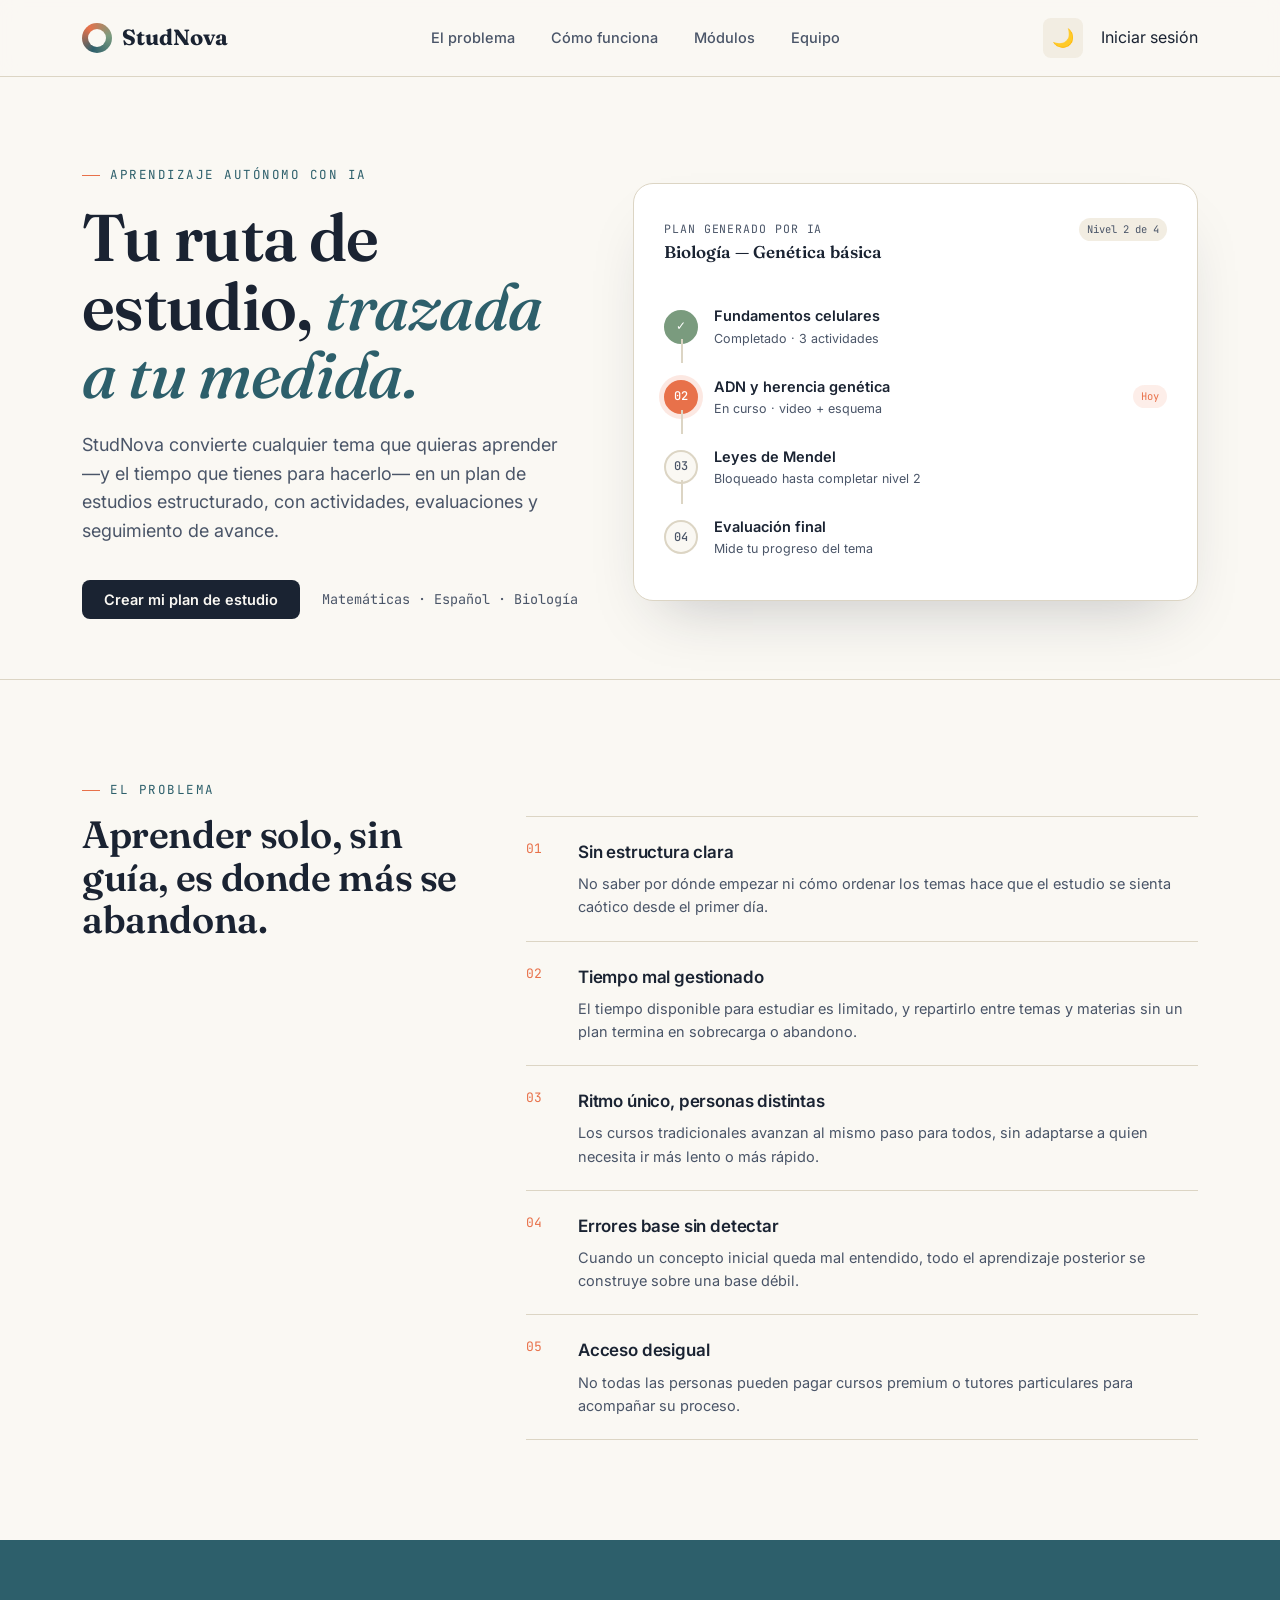
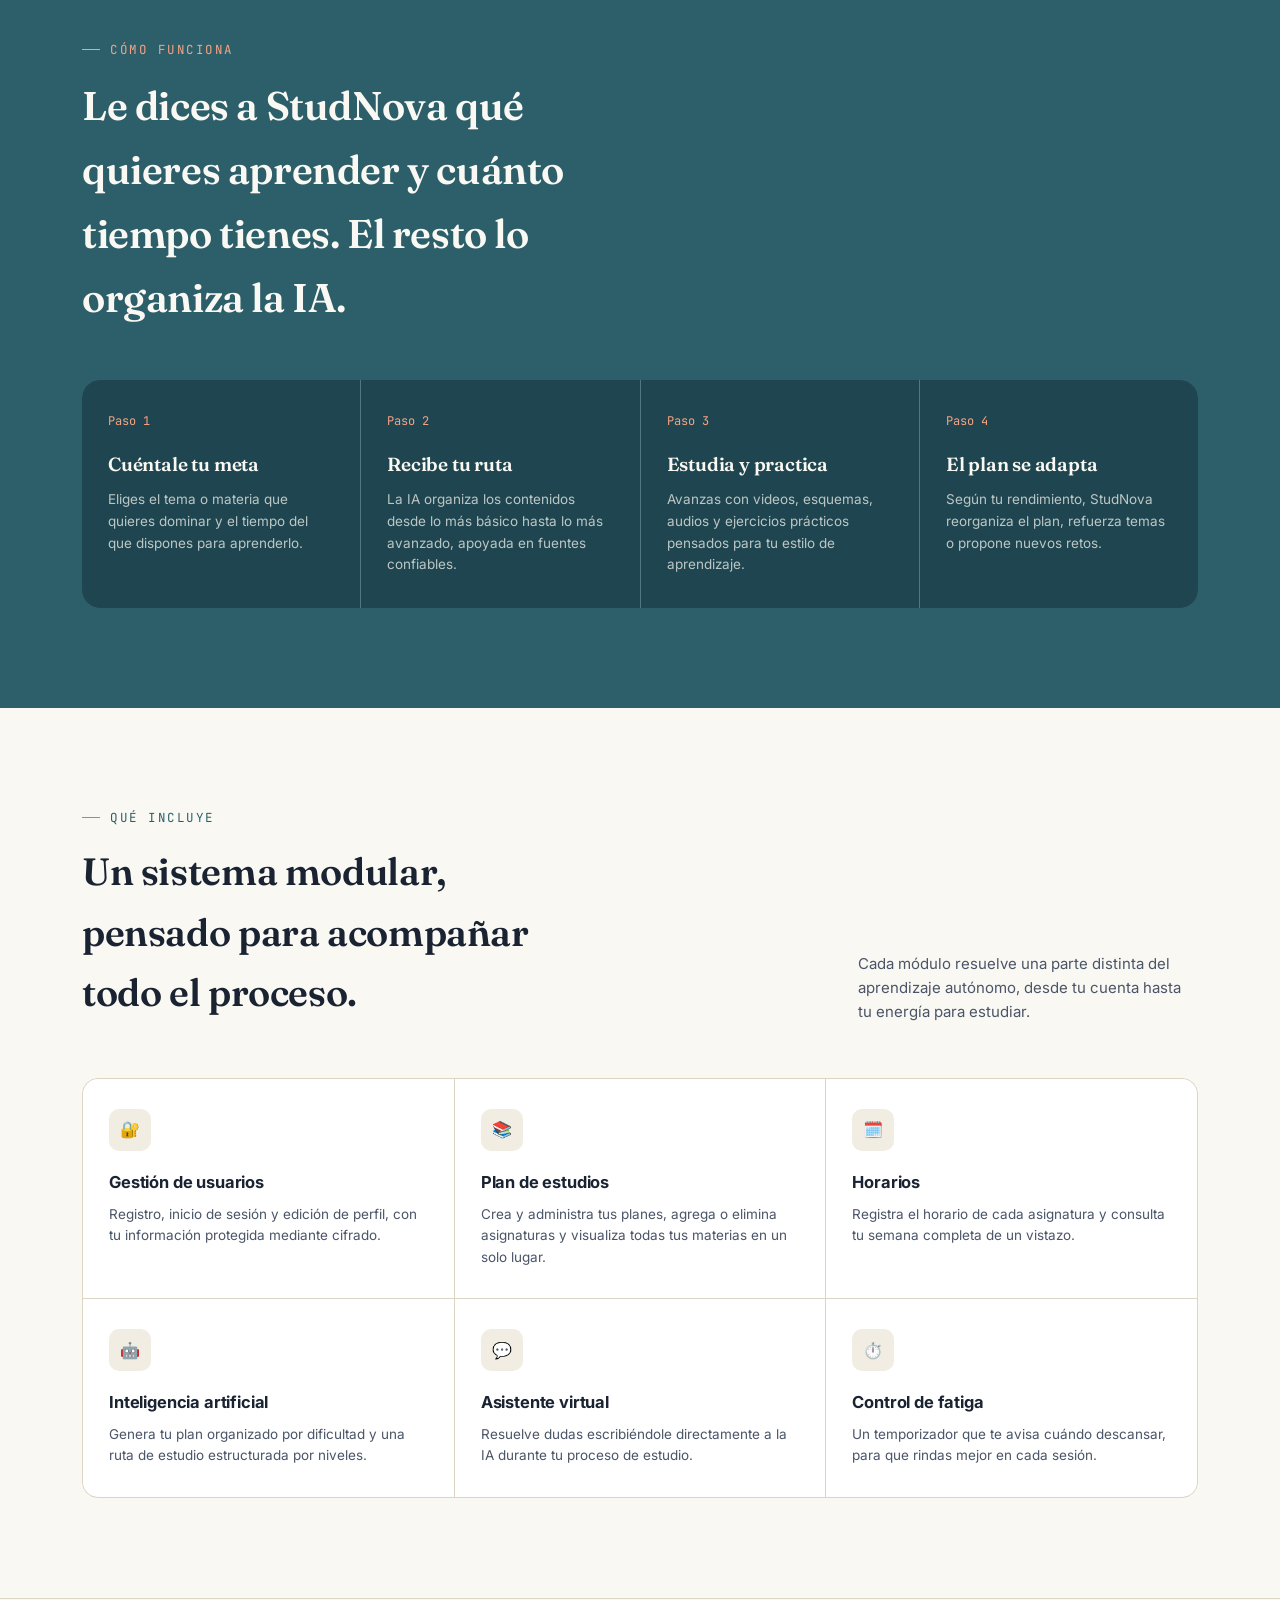
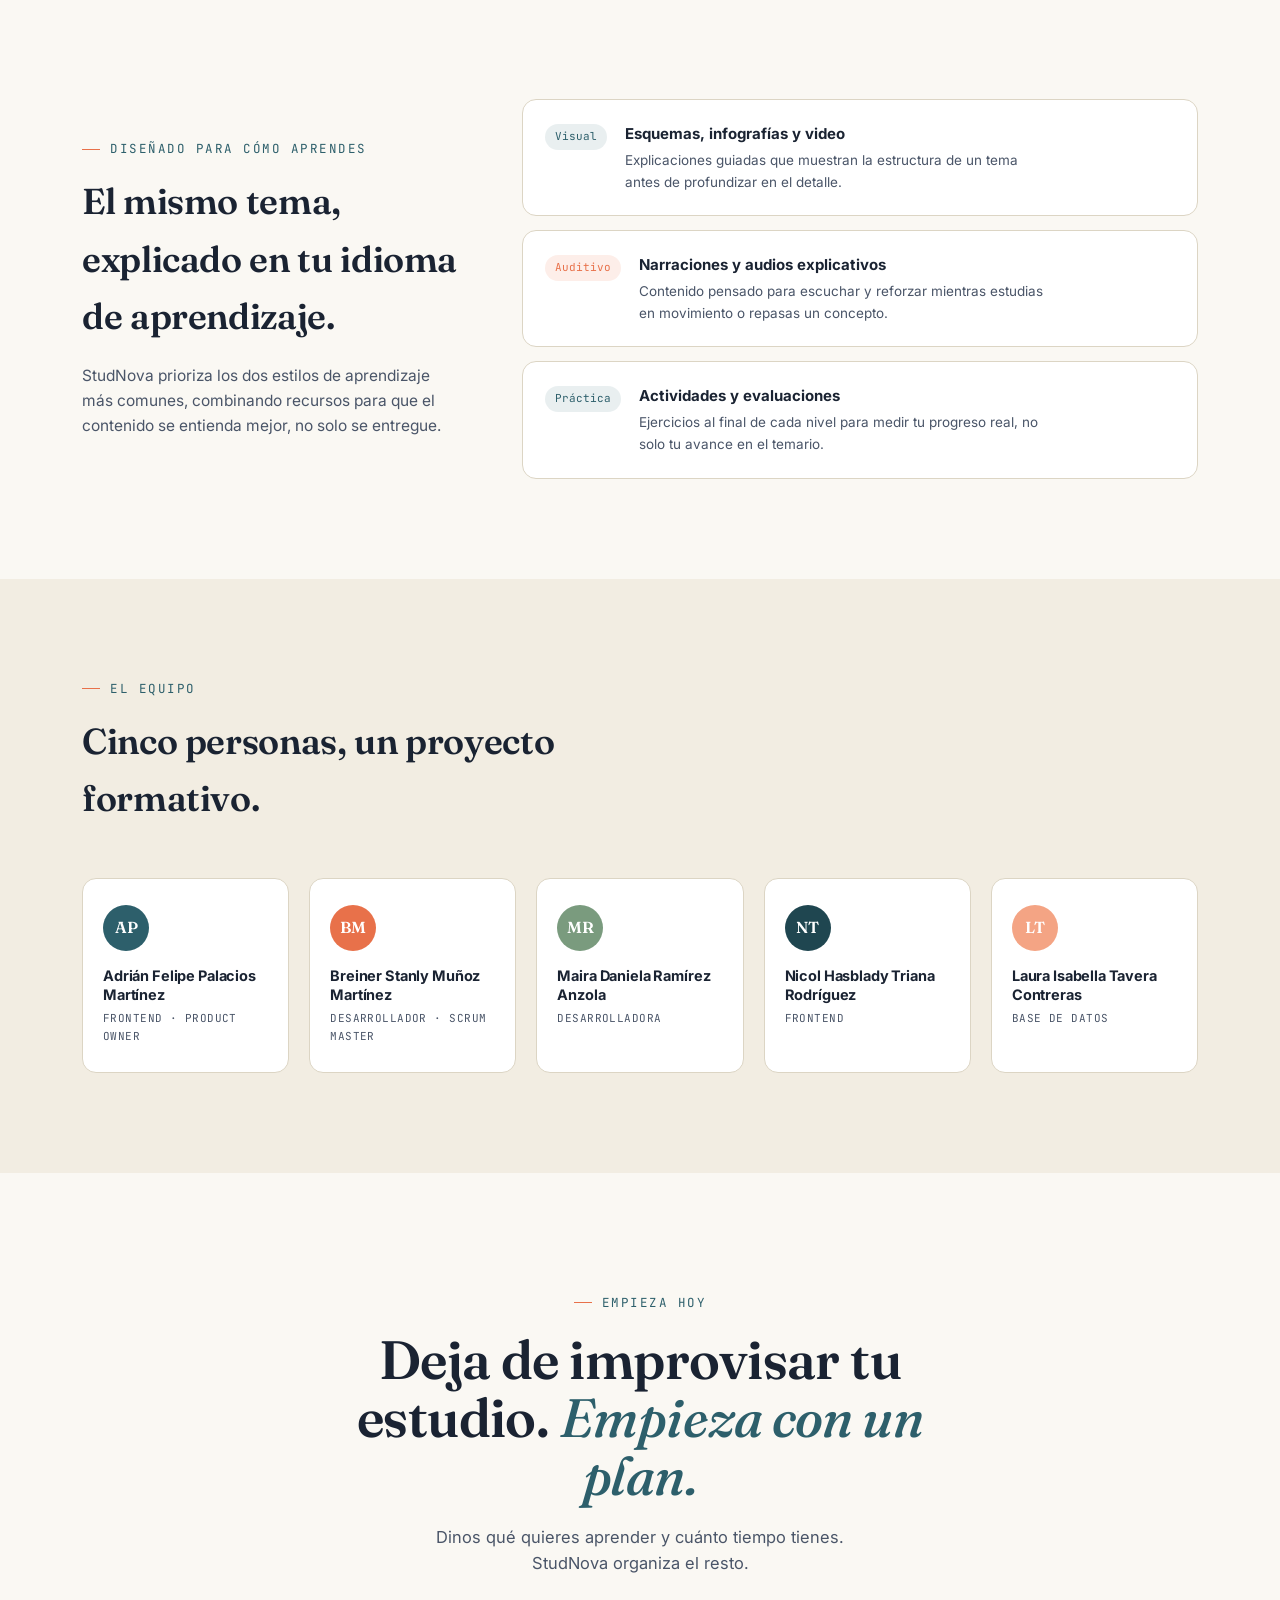
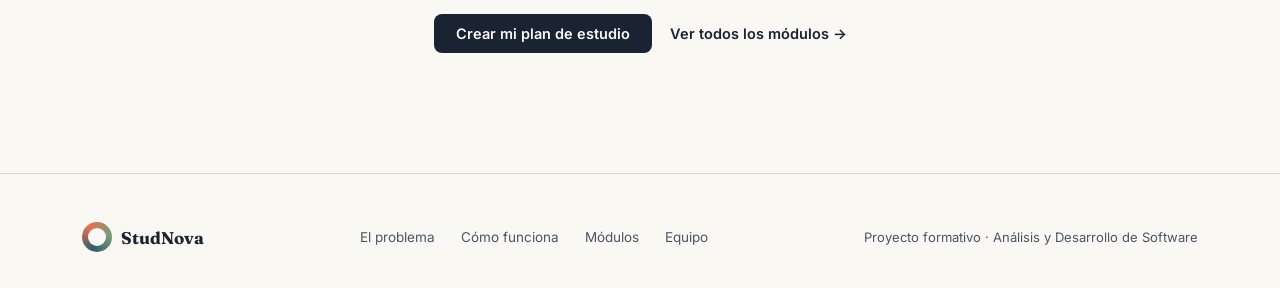
==== principal/index.html @ 4760dd8b "union codigos" ====
<!DOCTYPE html>
<html lang="es">
<head>
<meta charset="UTF-8">
<meta name="viewport" content="width=device-width, initial-scale=1.0">
<title>StudNova — Tu ruta de aprendizaje, a tu medida</title>
<link rel="preconnect" href="https://fonts.googleapis.com">
<link rel="preconnect" href="https://fonts.gstatic.com" crossorigin>
<link href="https://fonts.googleapis.com/css2?family=Fraunces:ital,opsz,wght@0,9..144,400;0,9..144,500;0,9..144,600;0,9..144,700;1,9..144,500&family=Inter:wght@400;500;600;700&family=JetBrains+Mono:wght@400;500&display=swap" rel="stylesheet">
<link rel="stylesheet" href="style.css">
</head>
<body>

<header>
  <nav class="wrap">
    <div class="logo">
      <span class="logo-mark"></span>
      StudNova
    </div>
    <button type="button" class="hamburger" id="hamburgerBtn" aria-label="Abrir menú" aria-expanded="false" aria-controls="navCollapsible">
      <span></span><span></span><span></span>
    </button>
    <div class="nav-collapsible" id="navCollapsible">
      <div class="nav-links">
        <a href="#problema">El problema</a>
        <a href="#como-funciona">Cómo funciona</a>
        <a href="#modulos">Módulos</a>
        <a href="#equipo">Equipo</a>
      </div>
      <div class="nav-cta" id="navCtaLoggedOut">
        <button type="button" class="theme-toggle" id="themeToggle" title="Cambiar modo">🌙</button>
        <a href="../login.html"> Iniciar sesión </a>
      </div>
      <div class="nav-cta" id="navCtaLoggedIn" hidden>
        <button type="button" class="theme-toggle" title="Cambiar modo">🌙</button>
        <span class="user-chip">
          <span class="user-chip-avatar" id="userChipAvatar">?</span>
          <span class="user-chip-name" id="userChipName">Usuario</span>
        </span>
        <button type="button" class="btn btn-primary" id="logoutBtn">Cerrar sesión</button>
      </div>
    </div>
  </nav>
</header>

<section class="hero">
  <div class="wrap hero-grid">
    <div>
      <span class="eyebrow">Aprendizaje autónomo con IA</span>
      <h1>Tu ruta de estudio, <em>trazada a tu medida.</em></h1>
      <p class="hero-sub">StudNova convierte cualquier tema que quieras aprender —y el tiempo que tienes para hacerlo— en un plan de estudios estructurado, con actividades, evaluaciones y seguimiento de avance.</p>
      <div class="hero-actions">
        <button type="button" class="btn btn-primary" data-open-modal="signup">Crear mi plan de estudio</button>
        <span class="hero-note">Matemáticas · Español · Biología</span>
      </div>
    </div>

    <div class="path-card">
      <div class="path-card-head">
        <div>
          <div class="label">Plan generado por IA</div>
          <div class="tema">Biología — Genética básica</div>
        </div>
        <span class="node-tag">Nivel 2 de 4</span>
      </div>
      <div class="node-row">
        <div class="node done">
          <div class="node-dot">✓</div>
          <div class="node-text">
            <div class="node-title">Fundamentos celulares</div>
            <div class="node-sub">Completado · 3 actividades</div>
          </div>
        </div>
        <div class="node active">
          <div class="node-dot">02</div>
          <div class="node-text">
            <div class="node-title">ADN y herencia genética</div>
            <div class="node-sub">En curso · video + esquema</div>
          </div>
          <span class="node-tag">Hoy</span>
        </div>
        <div class="node">
          <div class="node-dot">03</div>
          <div class="node-text">
            <div class="node-title">Leyes de Mendel</div>
            <div class="node-sub">Bloqueado hasta completar nivel 2</div>
          </div>
        </div>
        <div class="node">
          <div class="node-dot">04</div>
          <div class="node-text">
            <div class="node-title">Evaluación final</div>
            <div class="node-sub">Mide tu progreso del tema</div>
          </div>
        </div>
      </div>
    </div>
  </div>
</section>

<section class="dashboard-banner" id="dashboardBanner" hidden>
  <div class="wrap dashboard-inner">
    <div>
      <span class="eyebrow">Tu cuenta</span>
      <h2 id="dashboardGreeting">Hola de nuevo</h2>
      <p id="dashboardSub" class="dashboard-sub">Este sería el punto de partida hacia tu plan de estudios real.</p>
    </div>
    <div class="dashboard-stats">
      <div class="dashboard-stat">
        <span class="dashboard-stat-num" id="statPlans">0</span>
        <span class="dashboard-stat-label">Planes creados</span>
      </div>
      <div class="dashboard-stat">
        <span class="dashboard-stat-num">0</span>
        <span class="dashboard-stat-label">Niveles completados</span>
      </div>
      <div class="dashboard-stat">
        <span class="dashboard-stat-num">0h</span>
        <span class="dashboard-stat-label">Tiempo de estudio</span>
      </div>
    </div>
  </div>
</section>

<section class="split" id="problema">
  <div class="wrap split-grid">
    <div class="split-left">
      <span class="eyebrow">El problema</span>
      <h2>Aprender solo, sin guía, es donde más se abandona.</h2>
    </div>
    <div class="split-right">
    <div class="problem-list">
      <div class="problem-item">
        <span class="problem-num">01</span>
        <div>
          <h3>Sin estructura clara</h3>
          <p>No saber por dónde empezar ni cómo ordenar los temas hace que el estudio se sienta caótico desde el primer día.</p>
        </div>
      </div>
      <div class="problem-item">
        <span class="problem-num">02</span>
        <div>
          <h3>Tiempo mal gestionado</h3>
          <p>El tiempo disponible para estudiar es limitado, y repartirlo entre temas y materias sin un plan termina en sobrecarga o abandono.</p>
        </div>
      </div>
      <div class="problem-item">
        <span class="problem-num">03</span>
        <div>
          <h3>Ritmo único, personas distintas</h3>
          <p>Los cursos tradicionales avanzan al mismo paso para todos, sin adaptarse a quien necesita ir más lento o más rápido.</p>
        </div>
      </div>
      <div class="problem-item">
        <span class="problem-num">04</span>
        <div>
          <h3>Errores base sin detectar</h3>
          <p>Cuando un concepto inicial queda mal entendido, todo el aprendizaje posterior se construye sobre una base débil.</p>
        </div>
      </div>
      <div class="problem-item">
        <span class="problem-num">05</span>
        <div>
          <h3>Acceso desigual</h3>
          <p>No todas las personas pueden pagar cursos premium o tutores particulares para acompañar su proceso.</p>
        </div>
      </div>
    </div>
    </div>
  </div>
</section>

<section class="flow" id="como-funciona">
  <div class="wrap">
    <span class="eyebrow">Cómo funciona</span>
    <h2>Le dices a StudNova qué quieres aprender y cuánto tiempo tienes. El resto lo organiza la IA.</h2>
    <div class="flow-steps">
      <div class="flow-step">
        <span class="fnum">Paso 1</span>
        <h3>Cuéntale tu meta</h3>
        <p>Eliges el tema o materia que quieres dominar y el tiempo del que dispones para aprenderlo.</p>
      </div>
      <div class="flow-step">
        <span class="fnum">Paso 2</span>
        <h3>Recibe tu ruta</h3>
        <p>La IA organiza los contenidos desde lo más básico hasta lo más avanzado, apoyada en fuentes confiables.</p>
      </div>
      <div class="flow-step">
        <span class="fnum">Paso 3</span>
        <h3>Estudia y practica</h3>
        <p>Avanzas con videos, esquemas, audios y ejercicios prácticos pensados para tu estilo de aprendizaje.</p>
      </div>
      <div class="flow-step">
        <span class="fnum">Paso 4</span>
        <h3>El plan se adapta</h3>
        <p>Según tu rendimiento, StudNova reorganiza el plan, refuerza temas o propone nuevos retos.</p>
      </div>
    </div>
  </div>
</section>

<section class="modules" id="modulos">
  <div class="wrap">
    <div class="modules-head">
      <div>
        <span class="eyebrow">Qué incluye</span>
        <h2>Un sistema modular, pensado para acompañar todo el proceso.</h2>
      </div>
      <p>Cada módulo resuelve una parte distinta del aprendizaje autónomo, desde tu cuenta hasta tu energía para estudiar.</p>
    </div>
    <div class="module-grid">
      <div class="module-card">
        <div class="module-icon">🔐</div>
        <h3>Gestión de usuarios</h3>
        <p>Registro, inicio de sesión y edición de perfil, con tu información protegida mediante cifrado.</p>
      </div>
      <div class="module-card">
        <div class="module-icon">📚</div>
        <h3>Plan de estudios</h3>
        <p>Crea y administra tus planes, agrega o elimina asignaturas y visualiza todas tus materias en un solo lugar.</p>
      </div>
      <div class="module-card">
        <div class="module-icon">🗓️</div>
        <h3>Horarios</h3>
        <p>Registra el horario de cada asignatura y consulta tu semana completa de un vistazo.</p>
      </div>
      <div class="module-card">
        <div class="module-icon">🤖</div>
        <h3>Inteligencia artificial</h3>
        <p>Genera tu plan organizado por dificultad y una ruta de estudio estructurada por niveles.</p>
      </div>
      <div class="module-card">
        <div class="module-icon">💬</div>
        <h3>Asistente virtual</h3>
        <p>Resuelve dudas escribiéndole directamente a la IA durante tu proceso de estudio.</p>
      </div>
      <div class="module-card">
        <div class="module-icon">⏱️</div>
        <h3>Control de fatiga</h3>
        <p>Un temporizador que te avisa cuándo descansar, para que rindas mejor en cada sesión.</p>
      </div>
    </div>
  </div>
</section>

<section class="styles-section">
  <div class="wrap styles-grid">
    <div>
      <span class="eyebrow">Diseñado para cómo aprendes</span>
      <h2>El mismo tema, explicado en tu idioma de aprendizaje.</h2>
      <p>StudNova prioriza los dos estilos de aprendizaje más comunes, combinando recursos para que el contenido se entienda mejor, no solo se entregue.</p>
    </div>
    <div class="style-cards">
      <div class="style-card">
        <span class="style-badge v">Visual</span>
        <div>
          <h4>Esquemas, infografías y video</h4>
          <p>Explicaciones guiadas que muestran la estructura de un tema antes de profundizar en el detalle.</p>
        </div>
      </div>
      <div class="style-card">
        <span class="style-badge a">Auditivo</span>
        <div>
          <h4>Narraciones y audios explicativos</h4>
          <p>Contenido pensado para escuchar y reforzar mientras estudias en movimiento o repasas un concepto.</p>
        </div>
      </div>
      <div class="style-card">
        <span class="style-badge v">Práctica</span>
        <div>
          <h4>Actividades y evaluaciones</h4>
          <p>Ejercicios al final de cada nivel para medir tu progreso real, no solo tu avance en el temario.</p>
        </div>
      </div>
    </div>
  </div>
</section>

<section class="team" id="equipo">
  <div class="wrap">
    <span class="eyebrow">El equipo</span>
    <h2>Cinco personas, un proyecto formativo.</h2>
    <div class="team-grid">
      <div class="team-card">
        <div class="team-avatar" style="background:var(--blackboard);">AP</div>
        <h3>Adrián Felipe Palacios Martínez</h3>
        <div class="role">Frontend · Product Owner</div>
      </div>
      <div class="team-card">
        <div class="team-avatar" style="background:var(--coral);">BM</div>
        <h3>Breiner Stanly Muñoz Martínez</h3>
        <div class="role">Desarrollador · Scrum Master</div>
      </div>
      <div class="team-card">
        <div class="team-avatar" style="background:var(--sage);">MR</div>
        <h3>Maira Daniela Ramírez Anzola</h3>
        <div class="role">Desarrolladora</div>
      </div>
      <div class="team-card">
        <div class="team-avatar" style="background:var(--blackboard-deep);">NT</div>
        <h3>Nicol Hasblady Triana Rodríguez</h3>
        <div class="role">Frontend</div>
      </div>
      <div class="team-card">
        <div class="team-avatar" style="background:var(--coral-soft);">LT</div>
        <h3>Laura Isabella Tavera Contreras</h3>
        <div class="role">Base de datos</div>
      </div>
    </div>
  </div>
</section>

<section class="cta" id="cta">
  <div class="wrap">
    <span class="eyebrow" style="justify-content:center;">Empieza hoy</span>
    <h2>Deja de improvisar tu estudio. <em>Empieza con un plan.</em></h2>
    <p>Dinos qué quieres aprender y cuánto tiempo tienes. StudNova organiza el resto.</p>
    <div class="cta-actions">
      <button type="button" class="btn btn-primary" data-open-modal="signup">Crear mi plan de estudio</button>
      <a href="#modulos" class="btn-ghost" style="display:flex;align-items:center;">Ver todos los módulos →</a>
    </div>
  </div>
</section>

<footer>
  <div class="wrap footer-grid">
    <div class="footer-logo">
      <span class="logo-mark"></span>
      StudNova
    </div>
    <div class="footer-links">
      <a href="#problema">El problema</a>
      <a href="#como-funciona">Cómo funciona</a>
      <a href="#modulos">Módulos</a>
      <a href="#equipo">Equipo</a>
    </div>
    <div class="footer-note">Proyecto formativo · Análisis y Desarrollo de Software</div>
  </div>
</footer>

<!-- ===== MODAL: OVERLAY COMPARTIDO ===== -->
<div class="modal-overlay" id="modalOverlay">

  <!-- ----- Modal: Iniciar sesión ----- -->
  <div class="modal-card" id="loginModal" role="dialog" aria-modal="true" aria-labelledby="loginTitle">
    <button type="button" class="modal-close" data-close-modal aria-label="Cerrar">✕</button>
    <span class="eyebrow">Bienvenido de nuevo</span>
    <h2 class="modal-title" id="loginTitle">Inicia sesión</h2>
    <p class="modal-sub">Entra para seguir con tu ruta de aprendizaje.</p>

    <form id="loginForm" novalidate>
      <div class="field">
        <label for="loginEmail">Correo electrónico</label>
        <input type="email" id="loginEmail" name="email" autocomplete="email" placeholder="tucorreo@ejemplo.com">
        <span class="field-error" id="loginEmailError"></span>
      </div>
      <div class="field">
        <label for="loginPassword">Contraseña</label>
        <div class="password-wrap">
          <input type="password" id="loginPassword" name="password" autocomplete="current-password" placeholder="••••••••">
          <button type="button" class="toggle-pass" data-toggle-pass="loginPassword" aria-label="Mostrar contraseña">Ver</button>
        </div>
        <span class="field-error" id="loginPasswordError"></span>
      </div>

      <div class="form-banner" id="loginFormBanner" hidden></div>

      <button type="submit" class="btn btn-primary btn-block">Iniciar sesión</button>
    </form>

    <p class="modal-switch">¿No tienes cuenta? <button type="button" class="link-btn" data-open-modal="signup">Crear una cuenta</button></p>
  </div>

  <!-- ----- Modal: Crear cuenta ----- -->
  <div class="modal-card" id="signupModal" role="dialog" aria-modal="true" aria-labelledby="signupTitle" hidden>
    <button type="button" class="modal-close" data-close-modal aria-label="Cerrar">✕</button>
    <span class="eyebrow">Empieza hoy</span>
    <h2 class="modal-title" id="signupTitle">Crea tu cuenta</h2>
    <p class="modal-sub">Tu primer paso hacia un plan de estudios hecho a tu medida.</p>

    <form id="signupForm" novalidate>
      <div class="field">
        <label for="signupName">Nombre completo</label>
        <input type="text" id="signupName" name="name" autocomplete="name" placeholder="Tu nombre">
        <span class="field-error" id="signupNameError"></span>
      </div>
      <div class="field">
        <label for="signupEmail">Correo electrónico</label>
        <input type="email" id="signupEmail" name="email" autocomplete="email" placeholder="tucorreo@ejemplo.com">
        <span class="field-error" id="signupEmailError"></span>
      </div>
      <div class="field">
        <label for="signupPassword">Contraseña</label>
        <div class="password-wrap">
          <input type="password" id="signupPassword" name="password" autocomplete="new-password" placeholder="Mínimo 8 caracteres">
          <button type="button" class="toggle-pass" data-toggle-pass="signupPassword" aria-label="Mostrar contraseña">Ver</button>
        </div>
        <div class="strength-meter" id="strengthMeter">
          <span></span><span></span><span></span><span></span>
        </div>
        <span class="field-error" id="signupPasswordError"></span>
      </div>
      <div class="field">
        <label for="signupPasswordConfirm">Confirmar contraseña</label>
        <input type="password" id="signupPasswordConfirm" name="passwordConfirm" autocomplete="new-password" placeholder="Repite tu contraseña">
        <span class="field-error" id="signupPasswordConfirmError"></span>
      </div>

      <div class="form-banner" id="signupFormBanner" hidden></div>

      <button type="submit" class="btn btn-primary btn-block">Crear mi cuenta</button>
    </form>

    <p class="modal-switch">¿Ya tienes cuenta? <button type="button" class="link-btn" data-open-modal="login">Inicia sesión</button></p>
  </div>

</div>

<!-- ===== TOASTS ===== -->
<div class="toast-stack" id="toastStack" aria-live="polite"></div>

<script src="auth.js"></script>
</body>
</html>
---- principal/style.css ----
:root{
  --paper:#FAF8F3;
  --paper-deep:#F2EDE2;
  --ink:#1A2332;
  --ink-soft:#4A5568;
  --blackboard:#2D5F6B;
  --blackboard-deep:#1F4650;
  --coral:#E8714A;
  --coral-soft:#F4A484;
  --sage:#7A9B7E;
  --line:#DCD5C4;
  --white:#FFFFFF;
}

html.dark-mode {
  --paper:#1A1F2E;
  --paper-deep:#252D3D;
  --ink:#E8E6E1;
  --ink-soft:#A8A39E;
  --blackboard:#4A7A8A;
  --blackboard-deep:#3A6A7A;
  --coral:#E8714A;
  --coral-soft:#F4A484;
  --sage:#7A9B7E;
  --line:#3A3F4E;
  --white:#2A2F3E;
}

*{margin:0;padding:0;box-sizing:border-box;}
[hidden]{display:none !important;}
html{scroll-behavior:smooth;}
body{
  background:var(--paper);
  color:var(--ink);
  font-family:'Inter',sans-serif;
  line-height:1.6;
  -webkit-font-smoothing:antialiased;
  overflow-x:hidden;
  transition:background .3s ease, color .3s ease;
}

::selection{background:var(--coral-soft); color:var(--ink);}

.wrap{max-width:1180px; margin:0 auto; padding:0 32px;}

@media (max-width: 640px){
  .wrap{padding:0 20px;}
}

@media (max-width: 380px){
  .wrap{padding:0 16px;}
}

h1,h2,h3,.display{
  font-family:'Fraunces', serif;
  font-weight:600;
  letter-spacing:-0.01em;
  color:var(--ink);
}

.eyebrow{
  font-family:'JetBrains Mono', monospace;
  font-size:12.5px;
  letter-spacing:0.12em;
  text-transform:uppercase;
  color:var(--blackboard);
  display:flex;
  align-items:center;
  gap:10px;
}
.eyebrow::before{
  content:'';
  width:18px; height:1px;
  background:var(--coral);
}

a{color:inherit; text-decoration:none;}
img{max-width:100%; display:block;}

/* ---------- focus ---------- */
a:focus-visible, button:focus-visible{
  outline:2.5px solid var(--coral);
  outline-offset:3px;
  border-radius:4px;
}

/* ================= NAV ================= */
header{
  position:sticky; top:0; z-index:100;
  background:rgba(250,248,243,0.88);
  backdrop-filter:blur(10px);
  border-bottom:1px solid var(--line);
  transition:background .3s ease, border-color .3s ease;
}
html.dark-mode header{
  background:rgba(26,31,46,0.88);
}
nav.wrap{
  display:flex; align-items:center; justify-content:space-between;
  height:76px;
  position:relative;
}

@media (max-width: 640px){
  nav.wrap{
    height:68px;
    gap:12px;
  }
}
.logo{
  font-family:'Fraunces', serif;
  font-size:22px;
  font-weight:700;
  display:flex; align-items:center; gap:10px;
}

@media (max-width: 640px){
  .logo{
    font-size:18px;
    gap:8px;
  }
}
.logo-mark{
  width:30px; height:30px;
  border-radius:50%;
  background:conic-gradient(from 200deg, var(--blackboard), var(--coral), var(--sage), var(--blackboard));
  position:relative;
  flex-shrink:0;
}
.logo-mark::after{
  content:'';
  position:absolute; inset:6px;
  background:var(--paper);
  border-radius:50%;
}

@media (max-width: 640px){
  .logo-mark{
    width:26px; height:26px;
  }
  .logo-mark::after{
    inset:5px;
  }
}
.nav-links{
  display:flex; gap:36px;
  font-size:14.5px;
  font-weight:500;
}
.nav-links a{
  color:var(--ink-soft);
  transition:color .2s ease;
  position:relative;
  padding:6px 0;
}
.nav-links a:hover{color:var(--ink);}
.nav-cta{
  display:flex; align-items:center; gap:18px;
}

@media (max-width: 640px){
  .nav-cta{
    gap:10px;
  }
}

@media (max-width: 380px){
  .nav-cta{
    gap:8px;
  }
}

/* ---------- menú móvil ---------- */
.hamburger{
  display:none;
  width:40px; height:40px;
  flex-shrink:0;
  border:none;
  background:var(--paper-deep);
  border-radius:8px;
  cursor:pointer;
  flex-direction:column;
  align-items:center;
  justify-content:center;
  gap:4px;
}
.hamburger span{
  width:18px; height:2px;
  border-radius:2px;
  background:var(--ink);
  transition:transform .25s ease, opacity .2s ease;
}
.hamburger[aria-expanded="true"] span:nth-child(1){transform:translateY(6px) rotate(45deg);}
.hamburger[aria-expanded="true"] span:nth-child(2){opacity:0;}
.hamburger[aria-expanded="true"] span:nth-child(3){transform:translateY(-6px) rotate(-45deg);}

/* En escritorio el contenedor no afecta el layout: sus hijos
   (nav-links y nav-cta) se comportan como si no estuvieran envueltos */
.nav-collapsible{display:contents;}

@media (max-width: 880px){
  .hamburger{display:flex;}

  .nav-collapsible{
    display:flex;
    flex-direction:column;
    align-items:stretch;
    gap:4px;
    position:absolute;
    top:calc(100% + 1px);
    left:0; right:0;
    background:var(--paper);
    border:1px solid var(--line);
    border-top:none;
    border-radius:0 0 16px 16px;
    box-shadow:0 24px 50px -20px rgba(26,35,50,0.3);
    max-height:0;
    opacity:0;
    visibility:hidden;
    overflow:hidden;
    padding:0 20px;
    transition:max-height .3s ease, opacity .25s ease, visibility .25s ease, padding .25s ease;
  }
  .nav-collapsible.is-open{
    max-height:75vh;
    opacity:1;
    visibility:visible;
    overflow-y:auto;
    padding:18px 20px 22px;
  }
  .nav-collapsible .nav-links{
    flex-direction:column;
    gap:2px;
    font-size:15.5px;
  }
  .nav-collapsible .nav-links a{padding:11px 2px;}
  .nav-collapsible .nav-cta,
  .nav-collapsible #navCtaLoggedIn{
    flex-direction:column;
    align-items:stretch;
    gap:10px;
    margin-top:10px;
    padding-top:16px;
    border-top:1px solid var(--line);
  }
  .nav-collapsible .theme-toggle{align-self:flex-start;}
  .nav-collapsible .btn{width:100%;}
  .nav-collapsible .user-chip{padding:4px 0;}
}
.theme-toggle{
  width:40px; height:40px;
  border:none;
  background:var(--paper-deep);
  color:var(--ink);
  border-radius:8px;
  cursor:pointer;
  display:flex; align-items:center; justify-content:center;
  font-size:18px;
  transition:background .2s ease, transform .18s ease;
}
.theme-toggle:hover{
  background:var(--line);
  transform:scale(1.05);
}
.theme-toggle:active{
  transform:scale(0.95);
}

@media (max-width: 640px){
  .theme-toggle{
    width:36px; height:36px;
    font-size:16px;
  }
}
.btn{
  display:inline-flex; align-items:center; justify-content:center;
  font-family:'Inter',sans-serif;
  font-weight:600;
  font-size:14.5px;
  padding:11px 22px;
  border-radius:8px;
  cursor:pointer;
  border:none;
  transition:transform .18s ease, box-shadow .18s ease, background .18s ease;
  white-space:nowrap;
}

@media (max-width: 640px){
  .btn{
    font-size:13.5px;
    padding:10px 16px;
  }
}
.btn-primary{
  background:var(--ink);
  color:var(--paper);
}
.btn-primary:hover{
  background:var(--blackboard-deep);
  transform:translateY(-1px);
}
.btn-ghost{
  color:var(--ink);
  font-weight:600;
  font-size:14.5px;
}
.btn-ghost:hover{color:var(--blackboard);}

/* Dark mode button styles */
html.dark-mode .btn-primary{
  background:var(--coral);
  color:var(--white);
}
html.dark-mode .btn-primary:hover{
  background:#F08860;
  transform:translateY(-1px);
}
html.dark-mode .btn-ghost{
  color:var(--ink);
}
html.dark-mode .btn-ghost:hover{
  color:var(--coral);
}

/* ================= HERO ================= */
.hero{
  position:relative;
  padding:88px 0 60px;
  overflow:hidden;
}
.hero-grid{
  display:flex;
  gap:48px;
  align-items:center;
}
.hero-grid > div:first-child{
  flex:1 1 0%;
  min-width:0;
}
.hero-grid > .path-card{
  flex:1 1 0%;
  min-width:0;
}
.hero h1{
  font-size:clamp(40px, 5.2vw, 66px);
  line-height:1.04;
  margin:18px 0 22px;
}
.hero h1 em{
  font-style:italic;
  font-weight:500;
  color:var(--blackboard);
  position:relative;
}
.hero-sub{
  font-size:18px;
  color:var(--ink-soft);
  max-width:480px;
  margin-bottom:34px;
}
.hero-actions{
  display:flex; align-items:center; gap:22px;
  flex-wrap:wrap;
}

@media (max-width: 640px){
  .hero-actions{
    gap:14px;
  }
}
.hero-note{
  font-size:13.5px;
  color:var(--ink-soft);
  font-family:'JetBrains Mono', monospace;
}

/* signature element: learning path */
.path-card{
  position:relative;
  background:var(--white);
  border:1px solid var(--line);
  border-radius:20px;
  padding:34px 30px 28px;
  box-shadow:0 30px 60px -28px rgba(26,35,50,0.25);
}
.path-card-head{
  display:flex; justify-content:space-between; align-items:baseline;
  margin-bottom:26px;
}
.path-card-head .label{
  font-family:'JetBrains Mono', monospace;
  font-size:11.5px;
  letter-spacing:0.08em;
  text-transform:uppercase;
  color:var(--ink-soft);
}
.path-card-head .tema{
  font-family:'Fraunces', serif;
  font-size:17px;
  font-weight:600;
}
.path-svg-holder{width:100%;}

.node-row{
  display:flex; flex-direction:column; gap:0;
}
.node{
  display:flex; align-items:center; gap:16px;
  padding:13px 0;
  position:relative;
}
.node:not(:last-child)::after{
  content:'';
  position:absolute;
  left:17px; top:48px;
  width:2px; height:24px;
  background:var(--line);
}
.node-dot{
  width:34px; height:34px;
  border-radius:50%;
  display:flex; align-items:center; justify-content:center;
  font-family:'JetBrains Mono', monospace;
  font-size:12px;
  font-weight:500;
  flex-shrink:0;
  border:2px solid var(--line);
  color:var(--ink-soft);
  background:var(--paper);
}
.node.done .node-dot{
  background:var(--sage);
  border-color:var(--sage);
  color:var(--white);
}
.node.active .node-dot{
  background:var(--coral);
  border-color:var(--coral);
  color:var(--white);
  box-shadow:0 0 0 5px rgba(232,113,74,0.16);
}
.node-text{flex:1;}
.node-title{font-size:14.5px; font-weight:600; color:var(--ink);}
.node-sub{font-size:12.5px; color:var(--ink-soft); margin-top:1px;}
.node-tag{
  font-family:'JetBrains Mono', monospace;
  font-size:10.5px;
  padding:3px 8px;
  border-radius:20px;
  background:var(--paper-deep);
  color:var(--ink-soft);
  flex-shrink:0;
}
.node.active .node-tag{
  background:rgba(232,113,74,0.12);
  color:var(--coral);
}

@media (max-width: 880px){
  .hero-grid{flex-direction:column;}
}

/* ================= PROBLEM / SOLUTION ================= */
.split{
  padding:100px 0;
  border-top:1px solid var(--line);
}
.split-grid{
  display:flex;
  gap:64px;
}
.split-grid > .split-left{
  flex:0 0 380px;
}
.split-grid > .split-right{
  flex:1 1 0%;
  min-width:0;
}
.split h2{
  font-size:clamp(28px,3.4vw,38px);
  line-height:1.12;
  margin:14px 0 0;
  max-width:380px;
}
.problem-list{
  margin-top:36px;
  display:flex; flex-direction:column;
}
.problem-item{
  padding:22px 0;
  border-top:1px solid var(--line);
  display:flex;
  gap:20px;
  align-items:flex-start;
}
.problem-item:last-child{border-bottom:1px solid var(--line);}
.problem-num{
  font-family:'JetBrains Mono', monospace;
  font-size:13px;
  color:var(--coral);
  flex:0 0 32px;
}
.problem-item h3{
  font-size:17px;
  font-weight:600;
  font-family:'Inter',sans-serif;
  margin-bottom:6px;
}
.problem-item p{
  font-size:14.5px;
  color:var(--ink-soft);
}

@media (max-width: 880px){
  .split-grid{flex-direction:column;}
  .split-grid > .split-left{flex-basis:auto;}
}

/* ================= SOLUTION FLOW ================= */
.flow{
  padding:100px 0;
  background:var(--blackboard);
  color:var(--paper);
  position:relative;
}
.flow .eyebrow{color:var(--coral-soft);}
.flow .eyebrow::before{background:var(--coral-soft);}
.flow h2{
  color:var(--paper);
  font-size:clamp(28px,3.4vw,40px);
  max-width:560px;
  margin:14px 0 50px;
}
.flow-steps{
  display:flex;
  flex-wrap:wrap;
  gap:1px;
  background:rgba(250,248,243,0.16);
  border-radius:18px;
  overflow:hidden;
}
.flow-step{
  background:var(--blackboard-deep);
  padding:32px 26px;
  position:relative;
  flex:1 1 240px;
}
.flow-step .fnum{
  font-family:'JetBrains Mono', monospace;
  font-size:12px;
  color:var(--coral-soft);
  margin-bottom:18px;
  display:block;
}
.flow-step h3{
  font-family:'Fraunces', serif;
  font-size:19px;
  color:var(--paper);
  margin-bottom:10px;
  font-weight:600;
}
.flow-step p{
  font-size:13.5px;
  color:rgba(250,248,243,0.72);
}

@media (max-width:560px){
  .flow-step{flex-basis:100%;}
}

/* ================= MODULES ================= */
.modules{padding:100px 0;}
.modules-head{
  display:flex; justify-content:space-between; align-items:flex-end;
  gap:30px;
  margin-bottom:54px;
  flex-wrap:wrap;
}
.modules-head h2{
  font-size:clamp(28px,3.4vw,38px);
  margin-top:14px;
  max-width:460px;
}
.modules-head p{
  max-width:340px;
  color:var(--ink-soft);
  font-size:15px;
}
.module-grid{
  display:flex;
  flex-wrap:wrap;
  gap:1px;
  background:var(--line);
  border:1px solid var(--line);
  border-radius:16px;
  overflow:hidden;
}
.module-card{
  background:var(--white);
  padding:30px 26px;
  transition:background .2s ease;
  flex:1 1 280px;
}
.module-card:hover{background:var(--paper-deep);}
.module-icon{
  width:42px; height:42px;
  border-radius:10px;
  display:flex; align-items:center; justify-content:center;
  margin-bottom:18px;
  background:var(--paper-deep);
}
.module-card h3{
  font-family:'Inter',sans-serif;
  font-size:16.5px;
  font-weight:700;
  margin-bottom:8px;
}
.module-card p{
  font-size:13.5px;
  color:var(--ink-soft);
}

@media (max-width:560px){
  .module-card{flex-basis:100%;}
}

/* ================= LEARNING STYLES ================= */
.styles-section{
  padding:100px 0;
  border-top:1px solid var(--line);
}
.styles-grid{
  display:flex;
  gap:60px;
  align-items:center;
}
.styles-grid > div:first-child{
  flex:0 0 380px;
}
.styles-grid > .style-cards{
  flex:1 1 0%;
  min-width:0;
}
.styles-grid h2{
  font-size:clamp(28px,3.2vw,36px);
  margin:14px 0 18px;
}
.styles-grid p{
  color:var(--ink-soft);
  font-size:15.5px;
  max-width:420px;
}
.style-cards{
  display:flex; flex-direction:column; gap:14px;
}
.style-card{
  display:flex; gap:18px; align-items:flex-start;
  background:var(--white);
  border:1px solid var(--line);
  border-radius:14px;
  padding:22px;
}
.style-badge{
  font-family:'JetBrains Mono', monospace;
  font-size:11px;
  padding:4px 10px;
  border-radius:20px;
  flex-shrink:0;
  margin-top:2px;
}
.style-badge.v{background:rgba(45,95,107,0.1); color:var(--blackboard);}
.style-badge.a{background:rgba(232,113,74,0.12); color:var(--coral);}
.style-card h4{font-size:15px; font-weight:700; margin-bottom:4px;}
.style-card p{font-size:13.5px; color:var(--ink-soft); margin:0;}

@media (max-width:880px){
  .styles-grid{flex-direction:column;}
  .styles-grid > div:first-child{flex-basis:auto;}
}

/* ================= TEAM ================= */
.team{
  padding:100px 0;
  background:var(--paper-deep);
}
.team h2{
  font-size:clamp(28px,3.2vw,36px);
  margin:14px 0 50px;
  max-width:480px;
}
.team-grid{
  display:flex;
  flex-wrap:wrap;
  gap:20px;
}
.team-card{
  background:var(--white);
  border-radius:14px;
  padding:26px 20px;
  border:1px solid var(--line);
  flex:1 1 200px;
}
.team-avatar{
  width:46px; height:46px;
  border-radius:50%;
  margin-bottom:16px;
  display:flex; align-items:center; justify-content:center;
  font-family:'Fraunces', serif;
  font-weight:600;
  font-size:16px;
  color:var(--white);
}
.team-card h3{
  font-family:'Inter',sans-serif;
  font-size:14.5px;
  font-weight:700;
  line-height:1.3;
  margin-bottom:6px;
}
.team-card .role{
  font-family:'JetBrains Mono', monospace;
  font-size:11px;
  color:var(--ink-soft);
  text-transform:uppercase;
  letter-spacing:0.04em;
}

@media (max-width:560px){
  .team-card{flex-basis:100%;}
}

/* ================= CTA ================= */
.cta{
  padding:120px 0;
  text-align:center;
  position:relative;
}
.cta h2{
  font-size:clamp(34px,5vw,54px);
  max-width:680px;
  margin:18px auto 18px;
  line-height:1.08;
}
.cta h2 em{color:var(--blackboard); font-style:italic; font-weight:500;}
.cta p{
  color:var(--ink-soft);
  font-size:16.5px;
  max-width:440px;
  margin:0 auto 38px;
}
.cta-actions{
  display:flex; justify-content:center; gap:18px;
  flex-wrap:wrap;
}

/* ================= FOOTER ================= */
footer{
  border-top:1px solid var(--line);
  padding:48px 0 36px;
}
.footer-grid{
  display:flex; justify-content:space-between; align-items:center;
  flex-wrap:wrap; gap:20px;
}
.footer-logo{
  font-family:'Fraunces', serif;
  font-weight:700;
  font-size:17px;
  display:flex; align-items:center; gap:9px;
}
.footer-note{
  font-size:13px;
  color:var(--ink-soft);
}
.footer-links{
  display:flex; gap:26px;
  font-size:13.5px;
  color:var(--ink-soft);
}
.footer-links a:hover{color:var(--ink);}

/* ================= USER CHIP (logged in nav) ================= */
.user-chip{
  display:flex; align-items:center; gap:10px;
  font-size:14px;
  font-weight:600;
}
.user-chip-avatar{
  width:32px; height:32px;
  border-radius:50%;
  background:var(--blackboard);
  color:var(--white);
  display:flex; align-items:center; justify-content:center;
  font-family:'Fraunces', serif;
  font-size:13px;
  font-weight:600;
  flex-shrink:0;
}
.user-chip-name{
  max-width:140px;
  overflow:hidden;
  text-overflow:ellipsis;
  white-space:nowrap;
}
#navCtaLoggedIn{display:flex; align-items:center; gap:18px;}

/* ================= DASHBOARD BANNER ================= */
.dashboard-banner{
  background:var(--ink);
  color:var(--paper);
  padding:54px 0;
}
.dashboard-inner{
  display:flex;
  justify-content:space-between;
  align-items:center;
  gap:40px;
  flex-wrap:wrap;
}
.dashboard-banner .eyebrow{color:var(--coral-soft);}
.dashboard-banner .eyebrow::before{background:var(--coral-soft);}
.dashboard-banner h2{
  color:var(--paper);
  font-size:clamp(24px,3vw,32px);
  margin:12px 0 8px;
}
.dashboard-sub{
  color:rgba(250,248,243,0.7);
  font-size:14.5px;
  max-width:420px;
}
.dashboard-stats{
  display:flex;
  gap:36px;
  flex-wrap:wrap;
}
.dashboard-stat{
  display:flex;
  flex-direction:column;
  gap:4px;
}
.dashboard-stat-num{
  font-family:'Fraunces', serif;
  font-size:32px;
  font-weight:600;
  color:var(--coral-soft);
}
.dashboard-stat-label{
  font-family:'JetBrains Mono', monospace;
  font-size:11px;
  letter-spacing:0.05em;
  text-transform:uppercase;
  color:rgba(250,248,243,0.6);
}

/* ================= MODAL OVERLAY ================= */
.modal-overlay{
  position:fixed;
  inset:0;
  background:rgba(26,35,50,0.55);
  backdrop-filter:blur(3px);
  display:flex;
  align-items:center;
  justify-content:center;
  padding:24px;
  z-index:1000;
  opacity:0;
  visibility:hidden;
  transition:opacity .22s ease, visibility .22s ease;
}
.modal-overlay.is-open{
  opacity:1;
  visibility:visible;
}
.modal-card{
  background:var(--paper);
  border-radius:20px;
  padding:40px 36px 32px;
  width:100%;
  max-width:420px;
  max-height:90vh;
  overflow-y:auto;
  position:relative;
  box-shadow:0 40px 80px -24px rgba(26,35,50,0.45);
  transform:translateY(14px) scale(0.98);
  opacity:0;
  transition:transform .24s ease, opacity .24s ease;
}
.modal-overlay.is-open .modal-card.is-active{
  transform:translateY(0) scale(1);
  opacity:1;
}
.modal-card[hidden]{display:none;}
.modal-close{
  position:absolute;
  top:18px; right:18px;
  width:32px; height:32px;
  border-radius:50%;
  border:1px solid var(--line);
  background:var(--white);
  color:var(--ink-soft);
  font-size:13px;
  cursor:pointer;
  display:flex; align-items:center; justify-content:center;
  transition:background .18s ease, color .18s ease;
}
.modal-close:hover{
  background:var(--ink);
  color:var(--paper);
}
.modal-title{
  font-size:26px;
  margin:14px 0 6px;
}
.modal-sub{
  font-size:14px;
  color:var(--ink-soft);
  margin-bottom:26px;
}
.modal-switch{
  margin-top:22px;
  text-align:center;
  font-size:13.5px;
  color:var(--ink-soft);
}
.link-btn{
  background:none;
  border:none;
  padding:0;
  font:inherit;
  font-weight:700;
  color:var(--blackboard);
  cursor:pointer;
}
.link-btn:hover{color:var(--coral);}

/* ================= FORM FIELDS ================= */
.field{
  margin-bottom:18px;
}
.field label{
  display:block;
  font-size:13px;
  font-weight:600;
  margin-bottom:7px;
  color:var(--ink);
}
.field input{
  width:100%;
  font-family:'Inter',sans-serif;
  font-size:14.5px;
  padding:12px 14px;
  border:1.5px solid var(--line);
  border-radius:9px;
  background:var(--white);
  color:var(--ink);
  transition:border-color .18s ease, box-shadow .18s ease;
}
.field input::placeholder{color:#A8A294;}
.field input:focus{
  outline:none;
  border-color:var(--blackboard);
  box-shadow:0 0 0 3px rgba(45,95,107,0.12);
}
.field.has-error input{
  border-color:#C0473B;
}
.field.has-error input:focus{
  box-shadow:0 0 0 3px rgba(192,71,59,0.12);
}
.field-error{
  display:block;
  font-size:12.5px;
  color:#C0473B;
  margin-top:6px;
  min-height:0;
}
.password-wrap{
  position:relative;
  display:flex;
}
.password-wrap input{padding-right:56px;}
.toggle-pass{
  position:absolute;
  right:6px; top:50%;
  transform:translateY(-50%);
  background:none;
  border:none;
  font-family:'JetBrains Mono', monospace;
  font-size:11.5px;
  font-weight:500;
  color:var(--ink-soft);
  cursor:pointer;
  padding:6px 8px;
  border-radius:6px;
}
.toggle-pass:hover{background:var(--paper-deep); color:var(--ink);}

.strength-meter{
  display:flex;
  gap:5px;
  margin-top:9px;
}
.strength-meter span{
  height:4px;
  flex:1;
  border-radius:3px;
  background:var(--line);
  transition:background .2s ease;
}
.strength-meter.s1 span:nth-child(1){background:#C0473B;}
.strength-meter.s2 span:nth-child(1),
.strength-meter.s2 span:nth-child(2){background:var(--coral);}
.strength-meter.s3 span:nth-child(1),
.strength-meter.s3 span:nth-child(2),
.strength-meter.s3 span:nth-child(3){background:#D9A441;}
.strength-meter.s4 span{background:var(--sage);}

.btn-block{
  width:100%;
  padding:13px 22px;
  font-size:15px;
  margin-top:6px;
}
.btn-block:disabled{
  opacity:0.55;
  cursor:not-allowed;
  transform:none !important;
}

.form-banner{
  font-size:13px;
  padding:11px 14px;
  border-radius:9px;
  margin-bottom:16px;
  line-height:1.4;
}
.form-banner.error{
  background:rgba(192,71,59,0.1);
  color:#9A372D;
}
.form-banner.success{
  background:rgba(122,155,126,0.16);
  color:#3F5C42;
}

/* ================= TOASTS ================= */
.toast-stack{
  position:fixed;
  bottom:24px;
  right:24px;
  display:flex;
  flex-direction:column;
  gap:10px;
  z-index:1200;
}
.toast{
  background:var(--ink);
  color:var(--paper);
  font-size:13.5px;
  font-weight:500;
  padding:14px 18px;
  border-radius:10px;
  box-shadow:0 16px 36px -12px rgba(26,35,50,0.4);
  display:flex;
  align-items:center;
  gap:10px;
  max-width:300px;
  opacity:0;
  transform:translateY(10px);
  transition:opacity .22s ease, transform .22s ease;
}
.toast.is-visible{
  opacity:1;
  transform:translateY(0);
}
.toast.success::before{content:'✓'; color:var(--sage); font-weight:700;}
.toast.error::before{content:'!'; color:var(--coral); font-weight:700;}

@media (max-width:480px){
  .modal-card{padding:32px 22px 26px;}
  .dashboard-inner{flex-direction:column; align-items:flex-start;}
  .toast-stack{left:16px; right:16px; bottom:16px;}
  .toast{max-width:none;}
  .path-card{padding:26px 20px 22px;}
  .path-card-head{flex-wrap:wrap; gap:10px; align-items:flex-start;}
}

@media (max-width:640px){
  .hero{padding:48px 0 44px;}
  .split,
  .flow,
  .modules,
  .styles-section,
  .team{padding:64px 0;}
  .cta{padding:72px 0;}
  .dashboard-banner{padding:40px 0;}
}

/* reduced motion */
@media (prefers-reduced-motion: reduce){
  html{scroll-behavior:auto;}
  *{transition:none !important;}
}
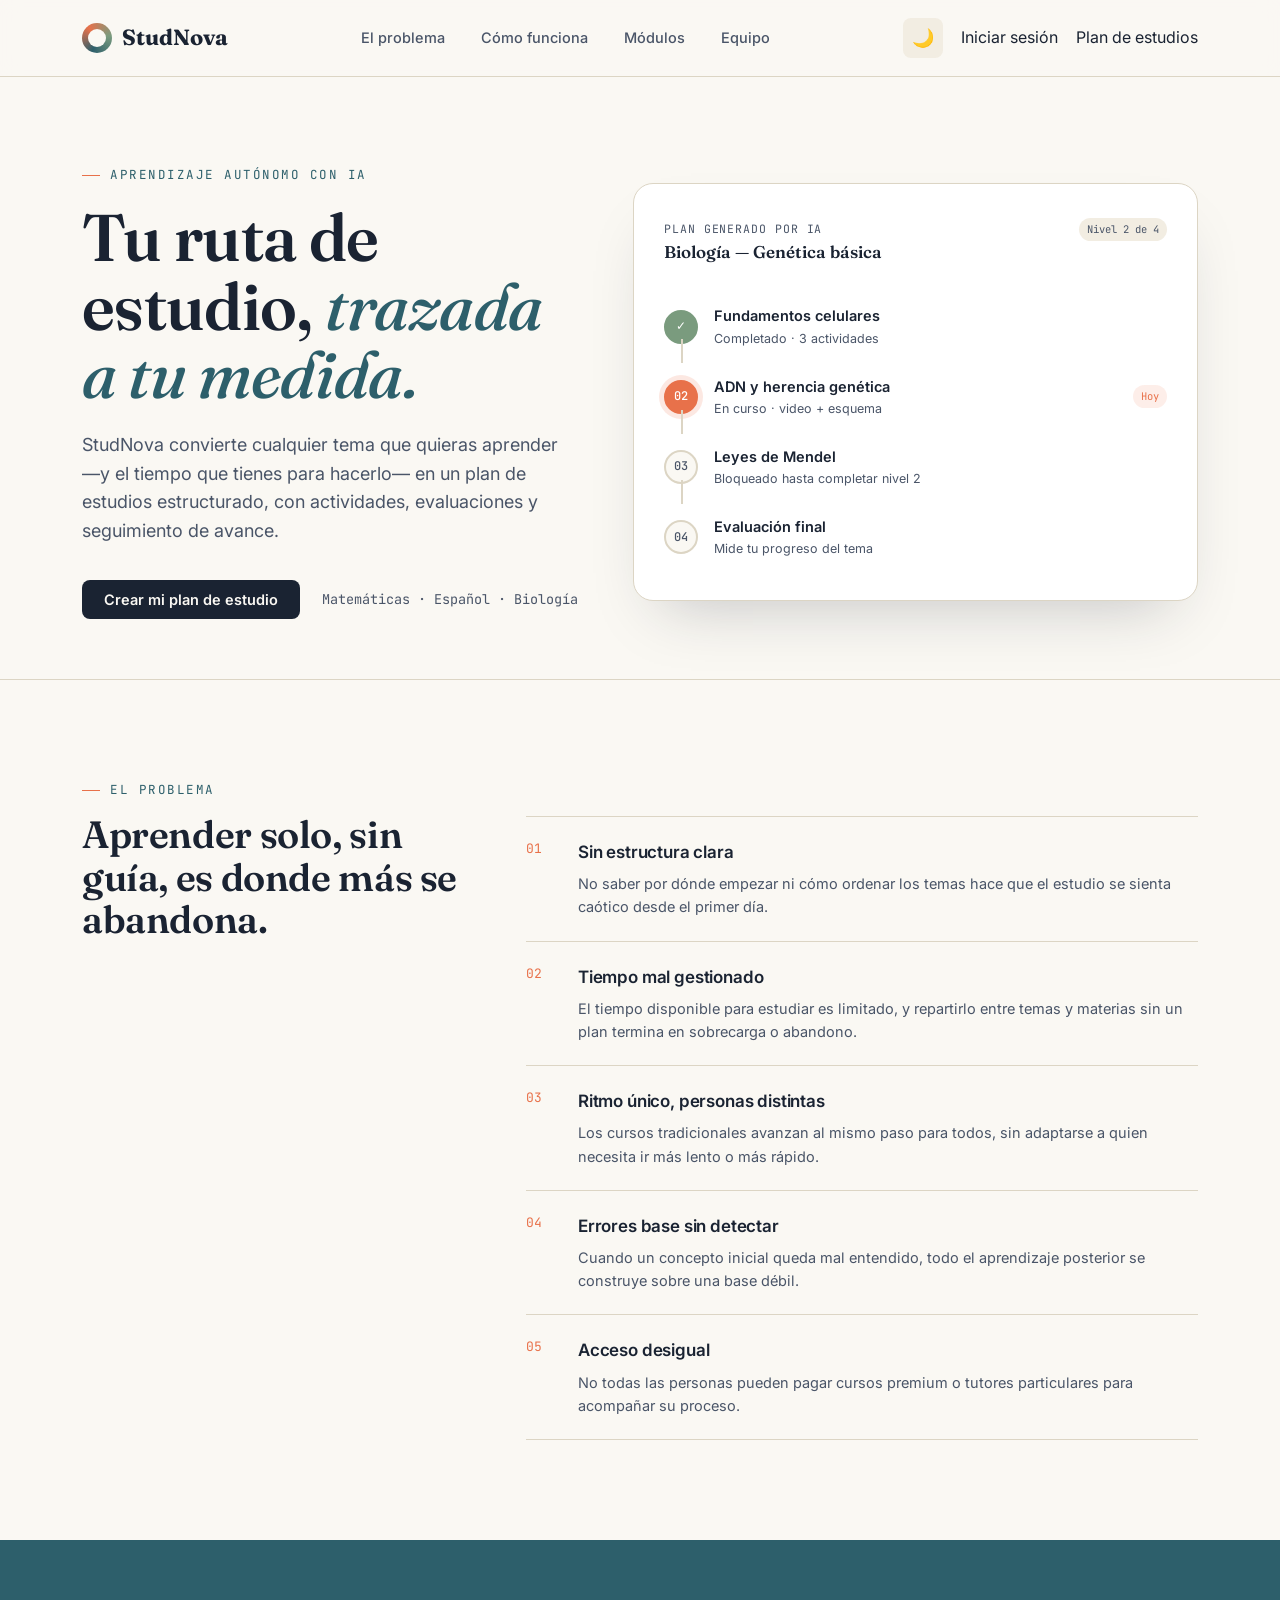
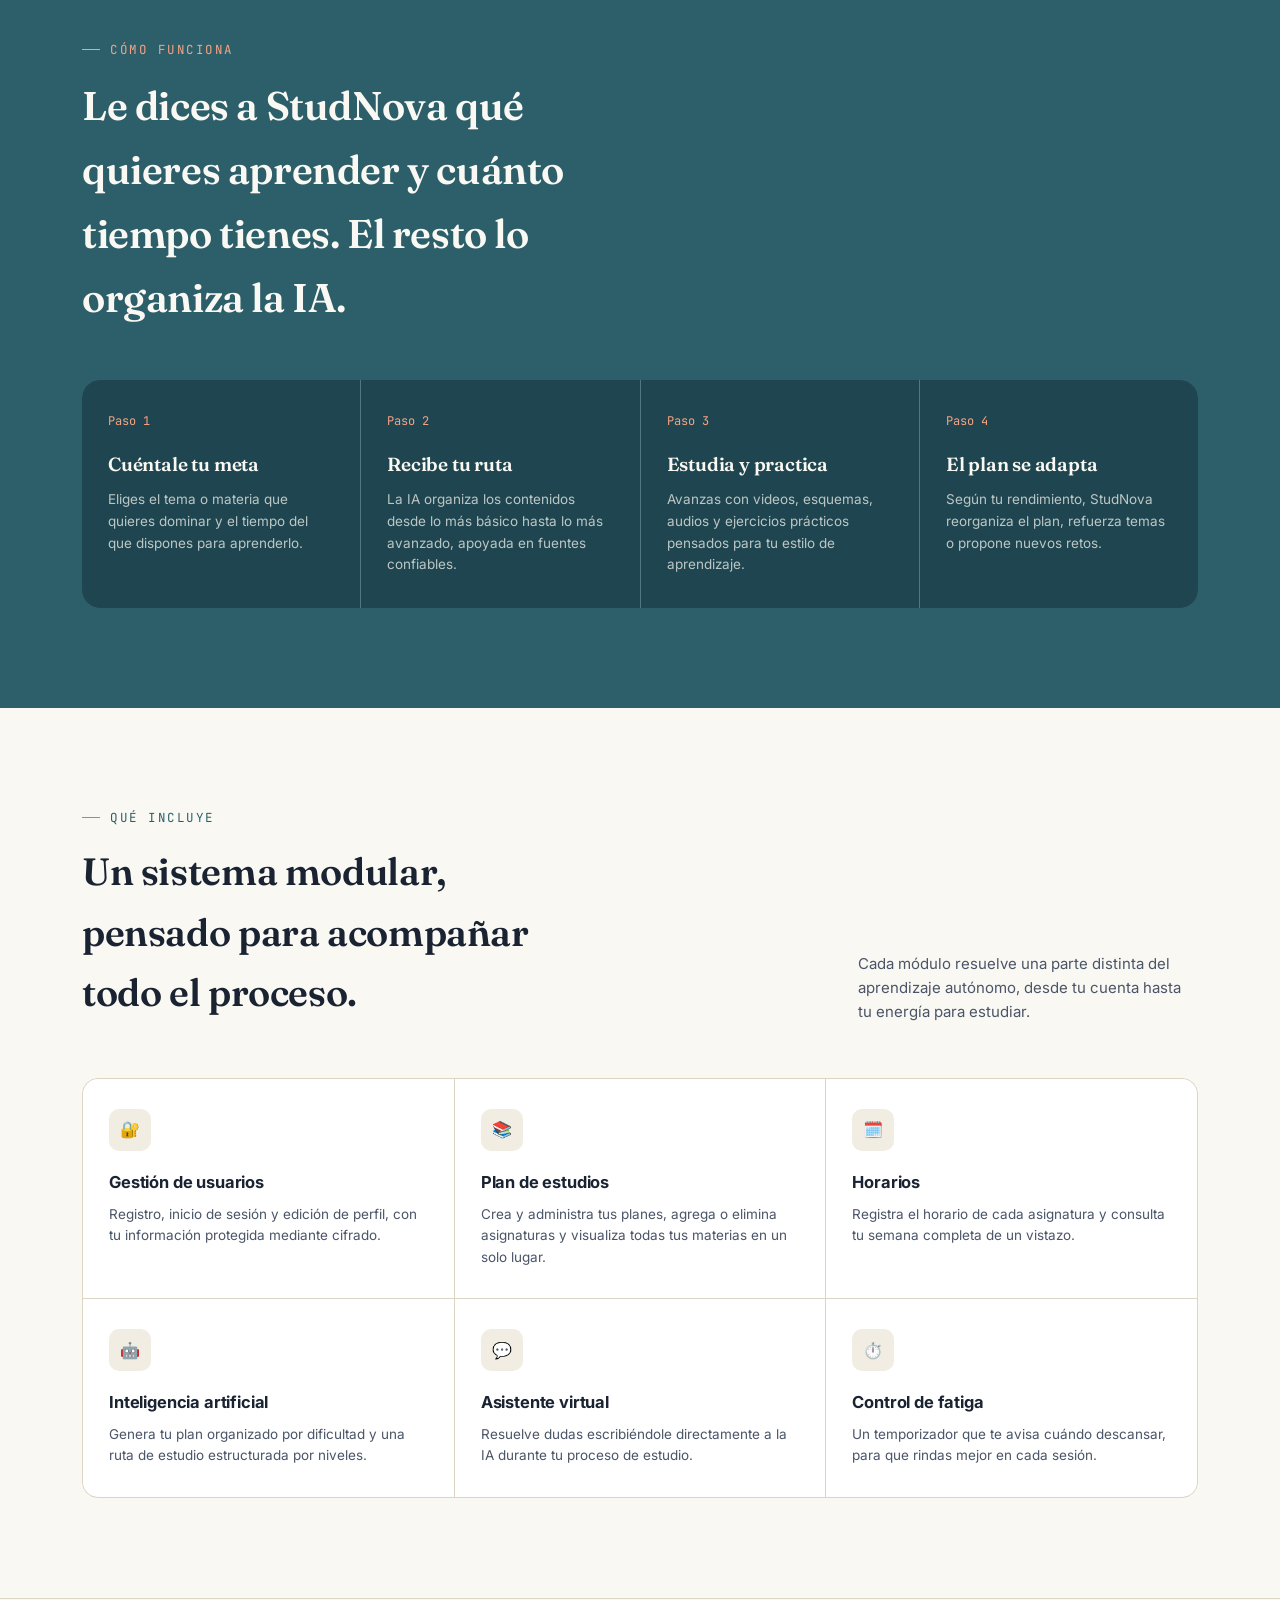
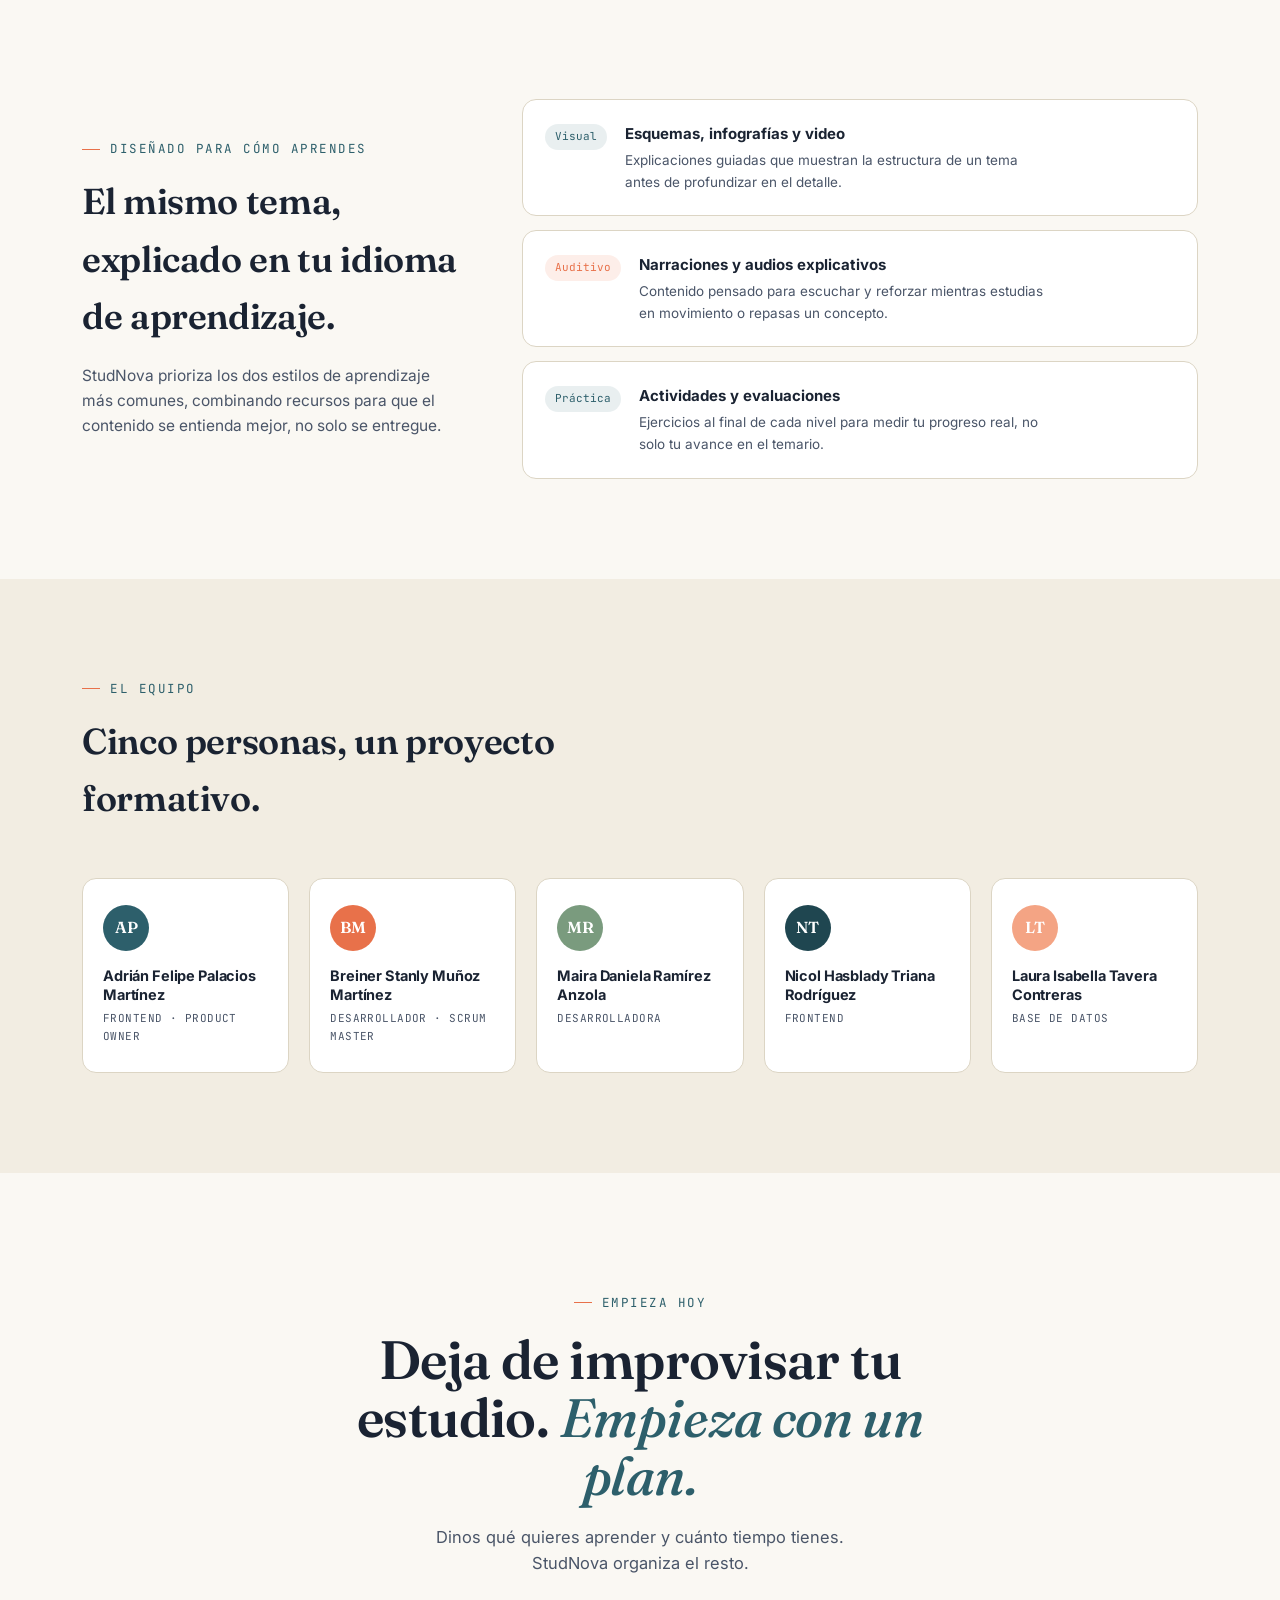
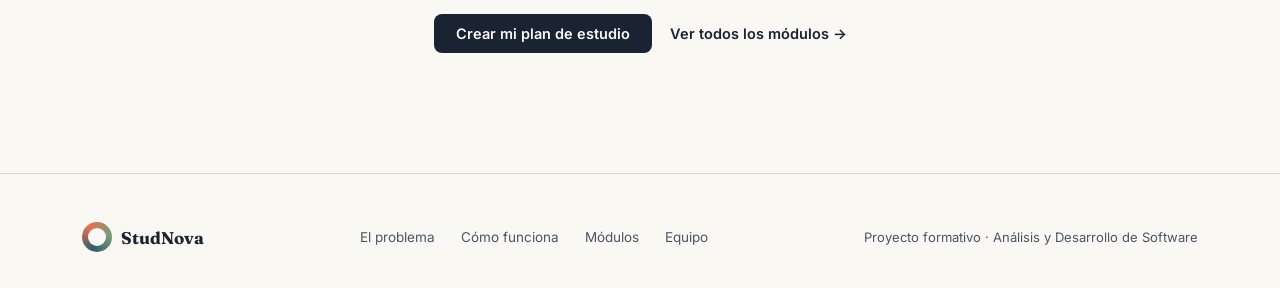
==== commit 2e3f8ba0: "union codigos 2" ====
--- a/principal/index.html
+++ b/principal/index.html
@@ -30,6 +30,7 @@
       <div class="nav-cta" id="navCtaLoggedOut">
         <button type="button" class="theme-toggle" id="themeToggle" title="Cambiar modo">🌙</button>
         <a href="../login.html"> Iniciar sesión </a>
+        <a href="../plan_studios1/index.html">Plan de estudios</a>
       </div>
       <div class="nav-cta" id="navCtaLoggedIn" hidden>
         <button type="button" class="theme-toggle" title="Cambiar modo">🌙</button>
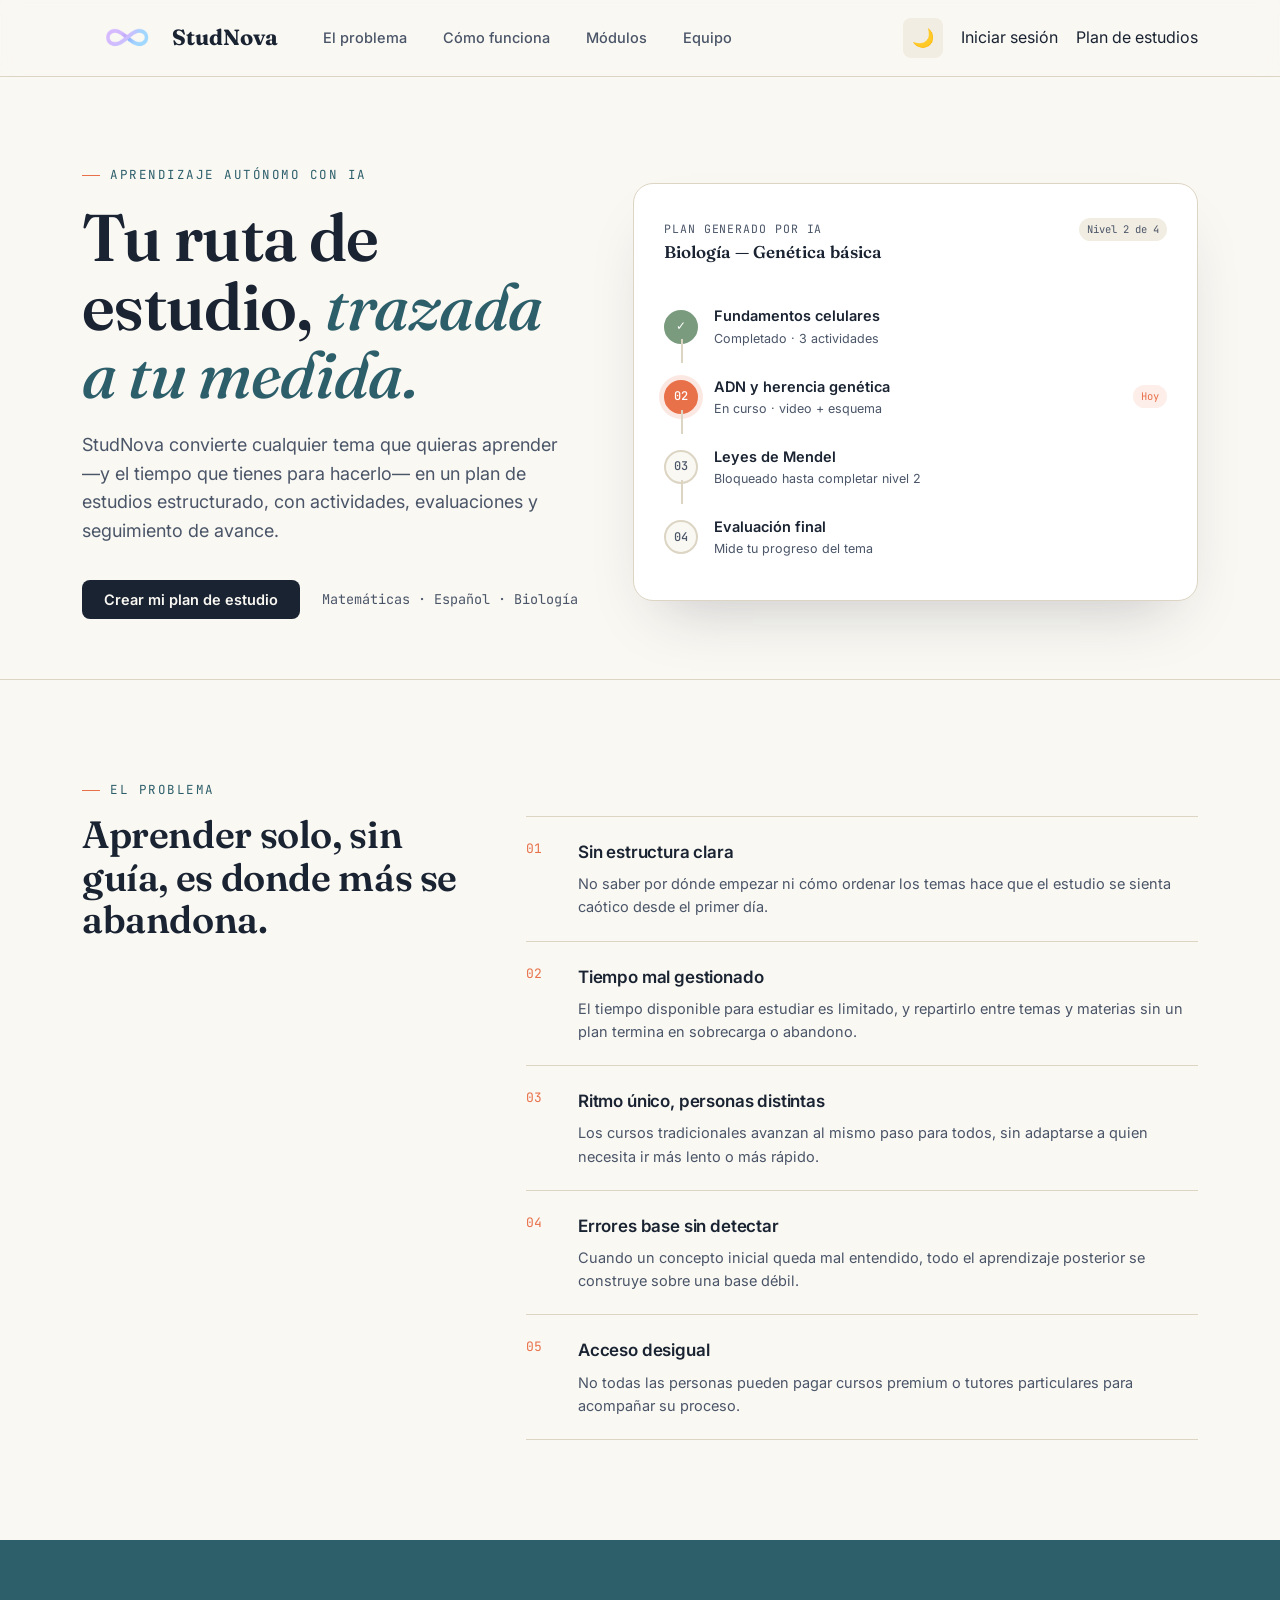
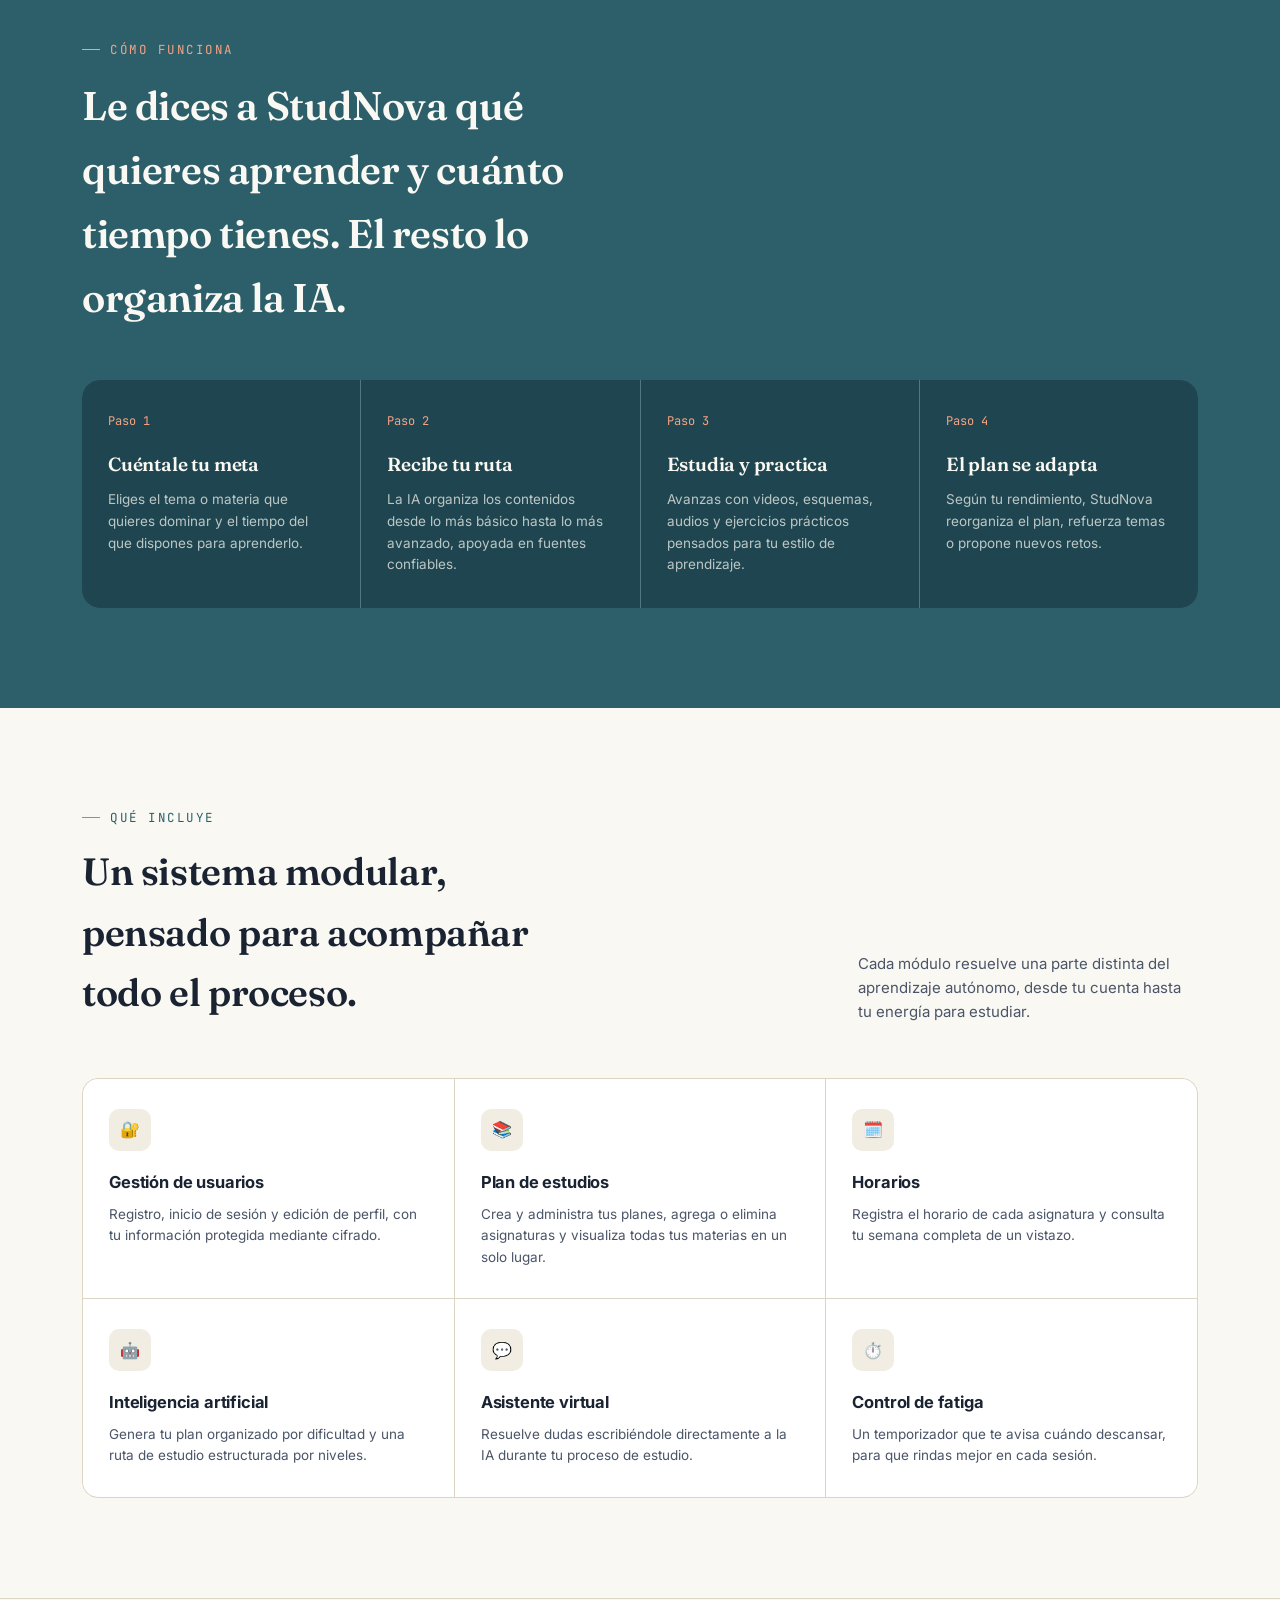
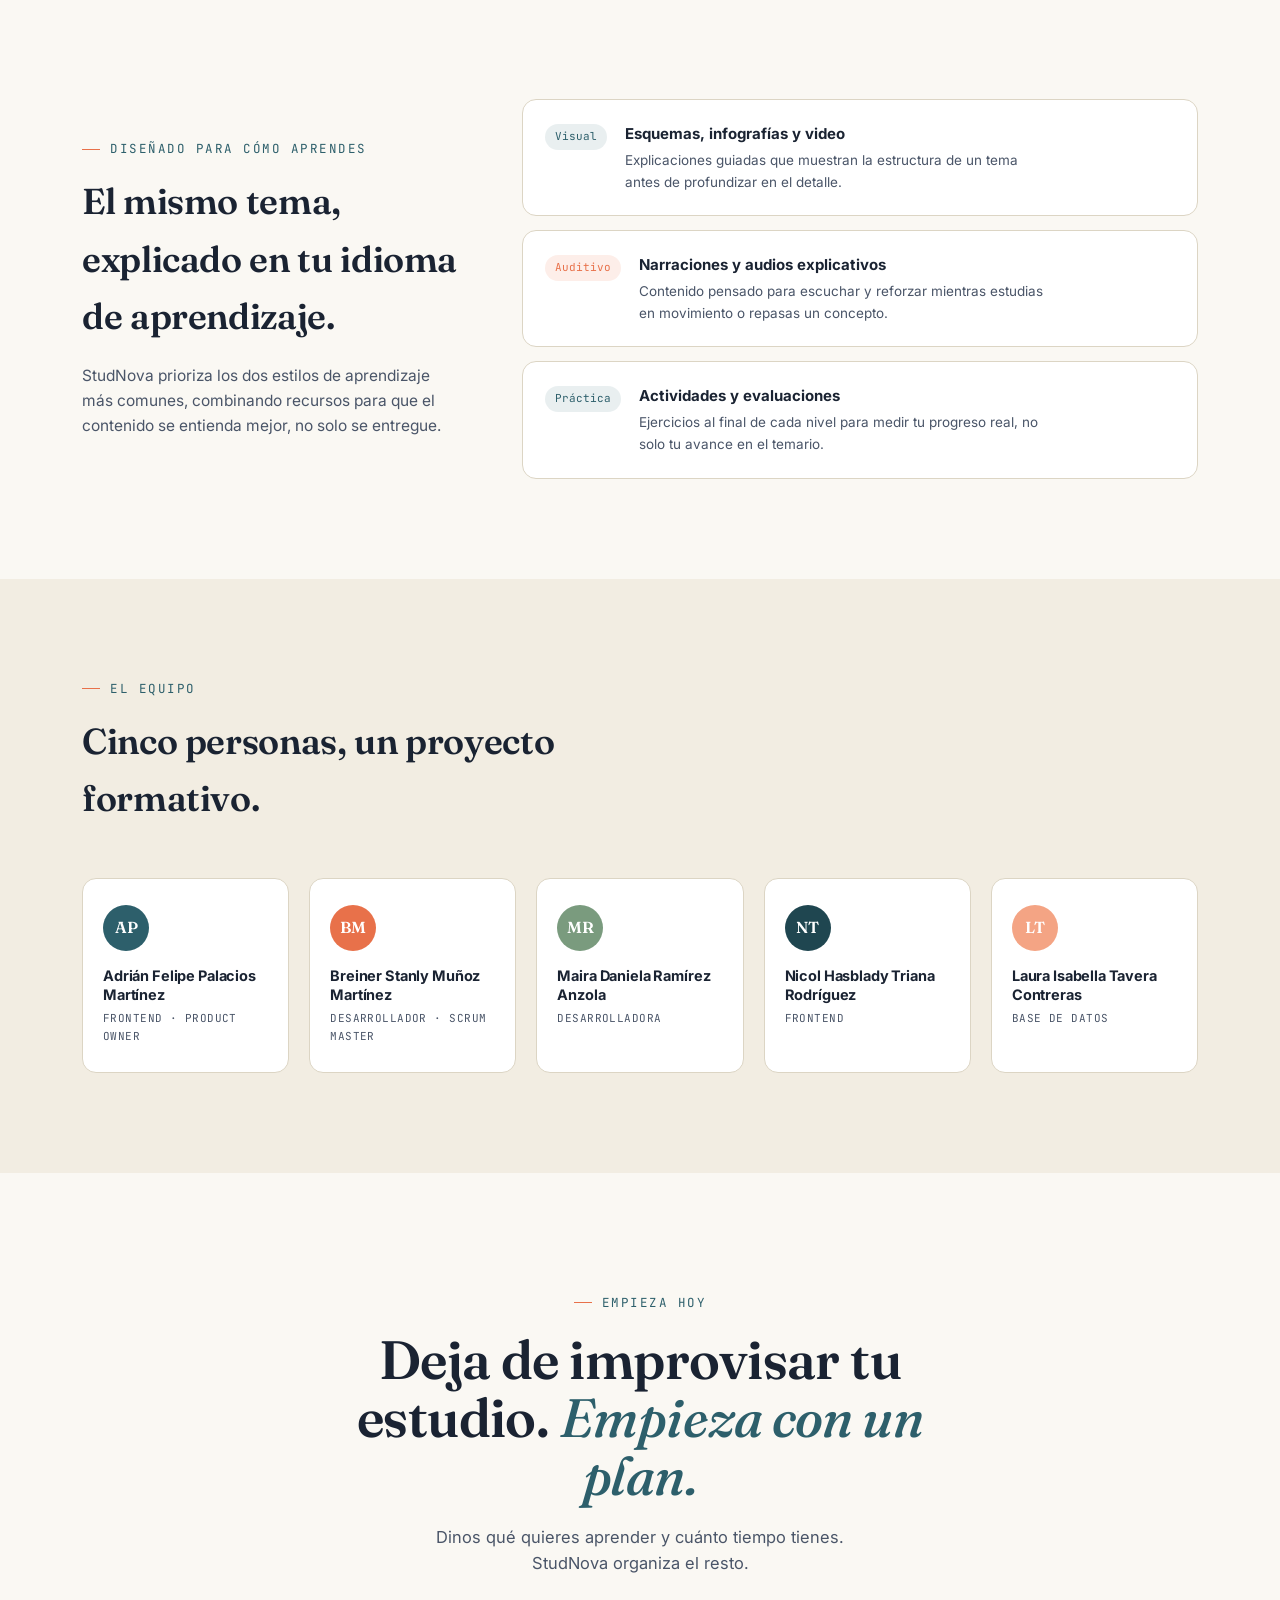
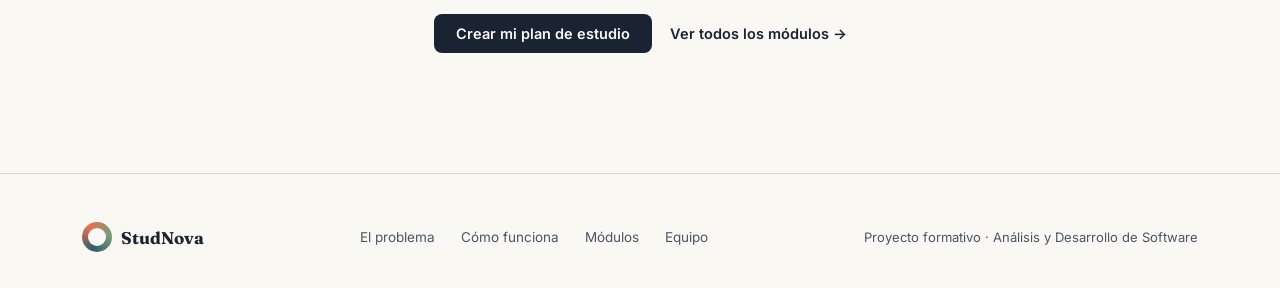
==== commit 0f849cbe: "union codigos 3" ====
--- a/principal/index.html
+++ b/principal/index.html
@@ -14,7 +14,8 @@
 <header>
   <nav class="wrap">
     <div class="logo">
-      <span class="logo-mark"></span>
+      <div class="logo" id="logo"></div> 
+      <img src="../image.png" alt="logo Stud nova" class="logo-img">
       StudNova
     </div>
     <button type="button" class="hamburger" id="hamburgerBtn" aria-label="Abrir menú" aria-expanded="false" aria-controls="navCollapsible">
--- a/principal/style.css
+++ b/principal/style.css
@@ -1102,3 +1102,6 @@
   html{scroll-behavior:auto;}
   *{transition:none !important;}
 }
+.logo{
+  width: 70px;
+}
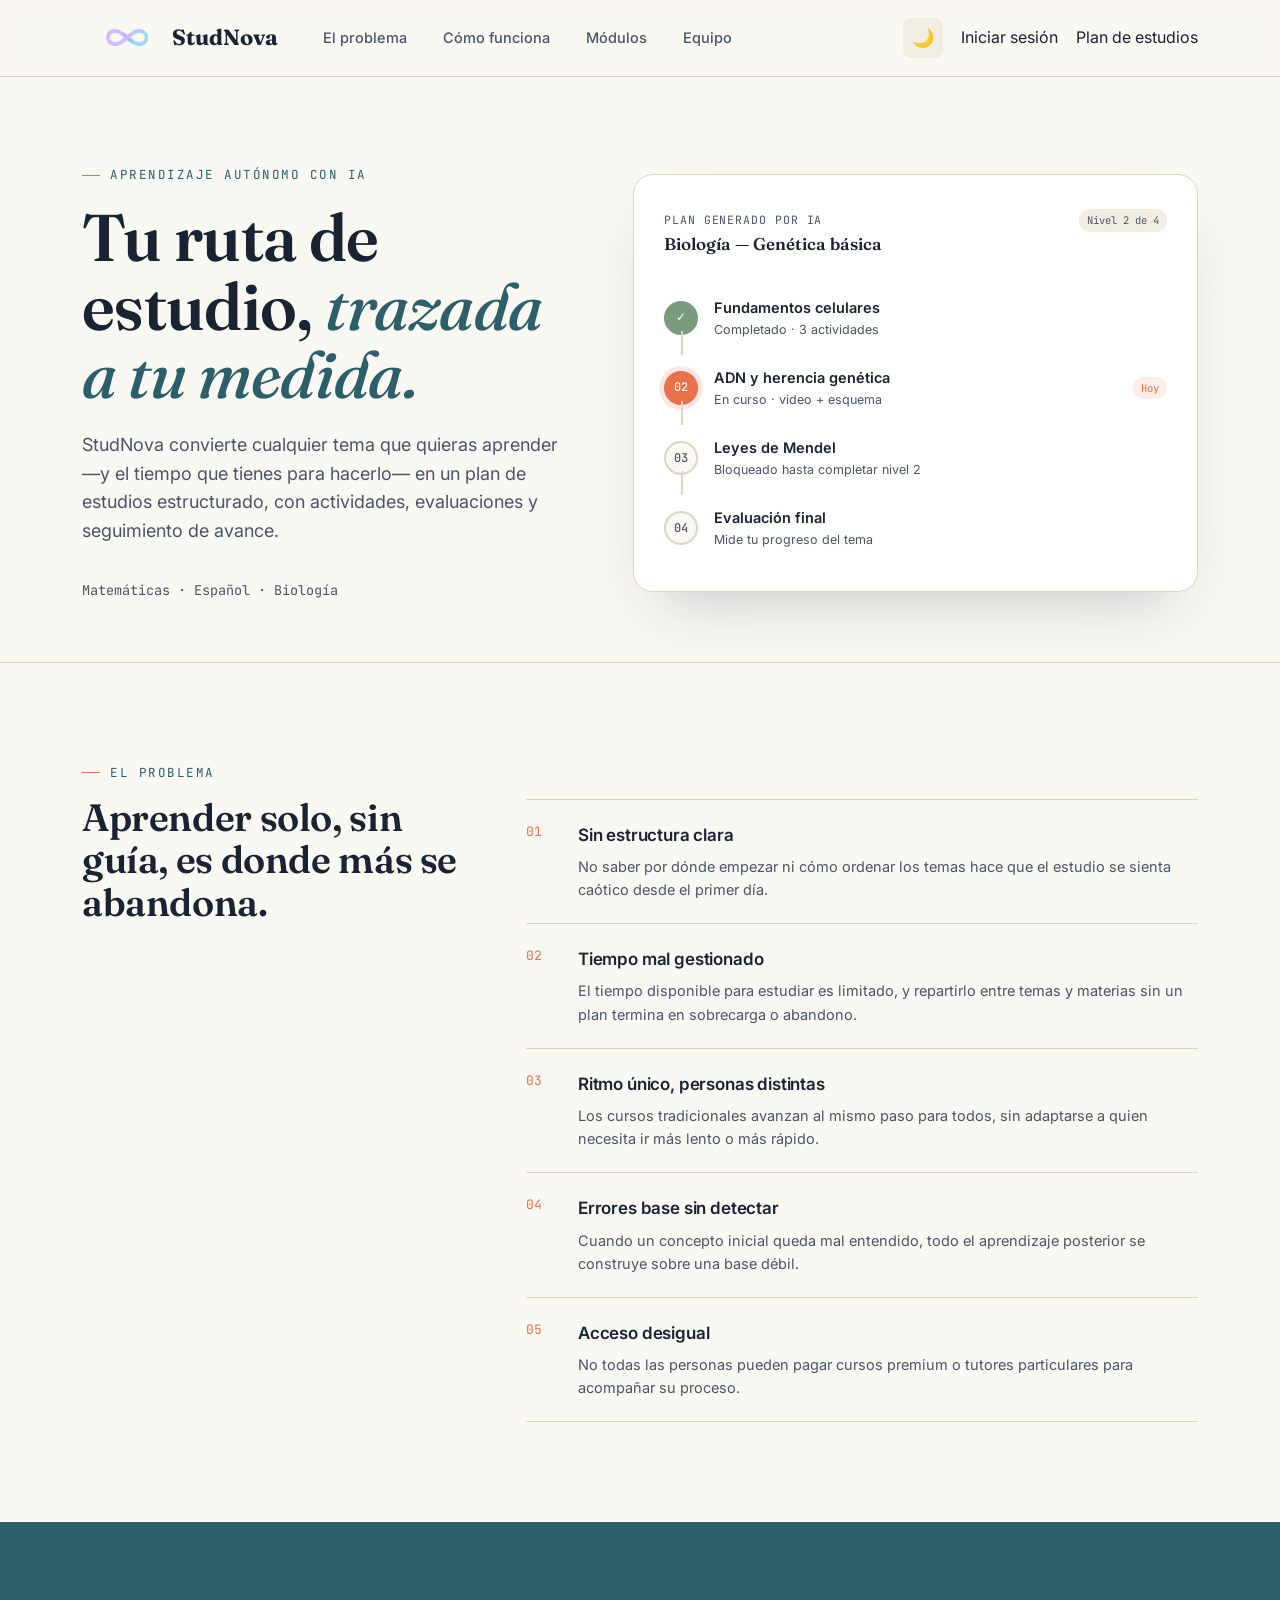
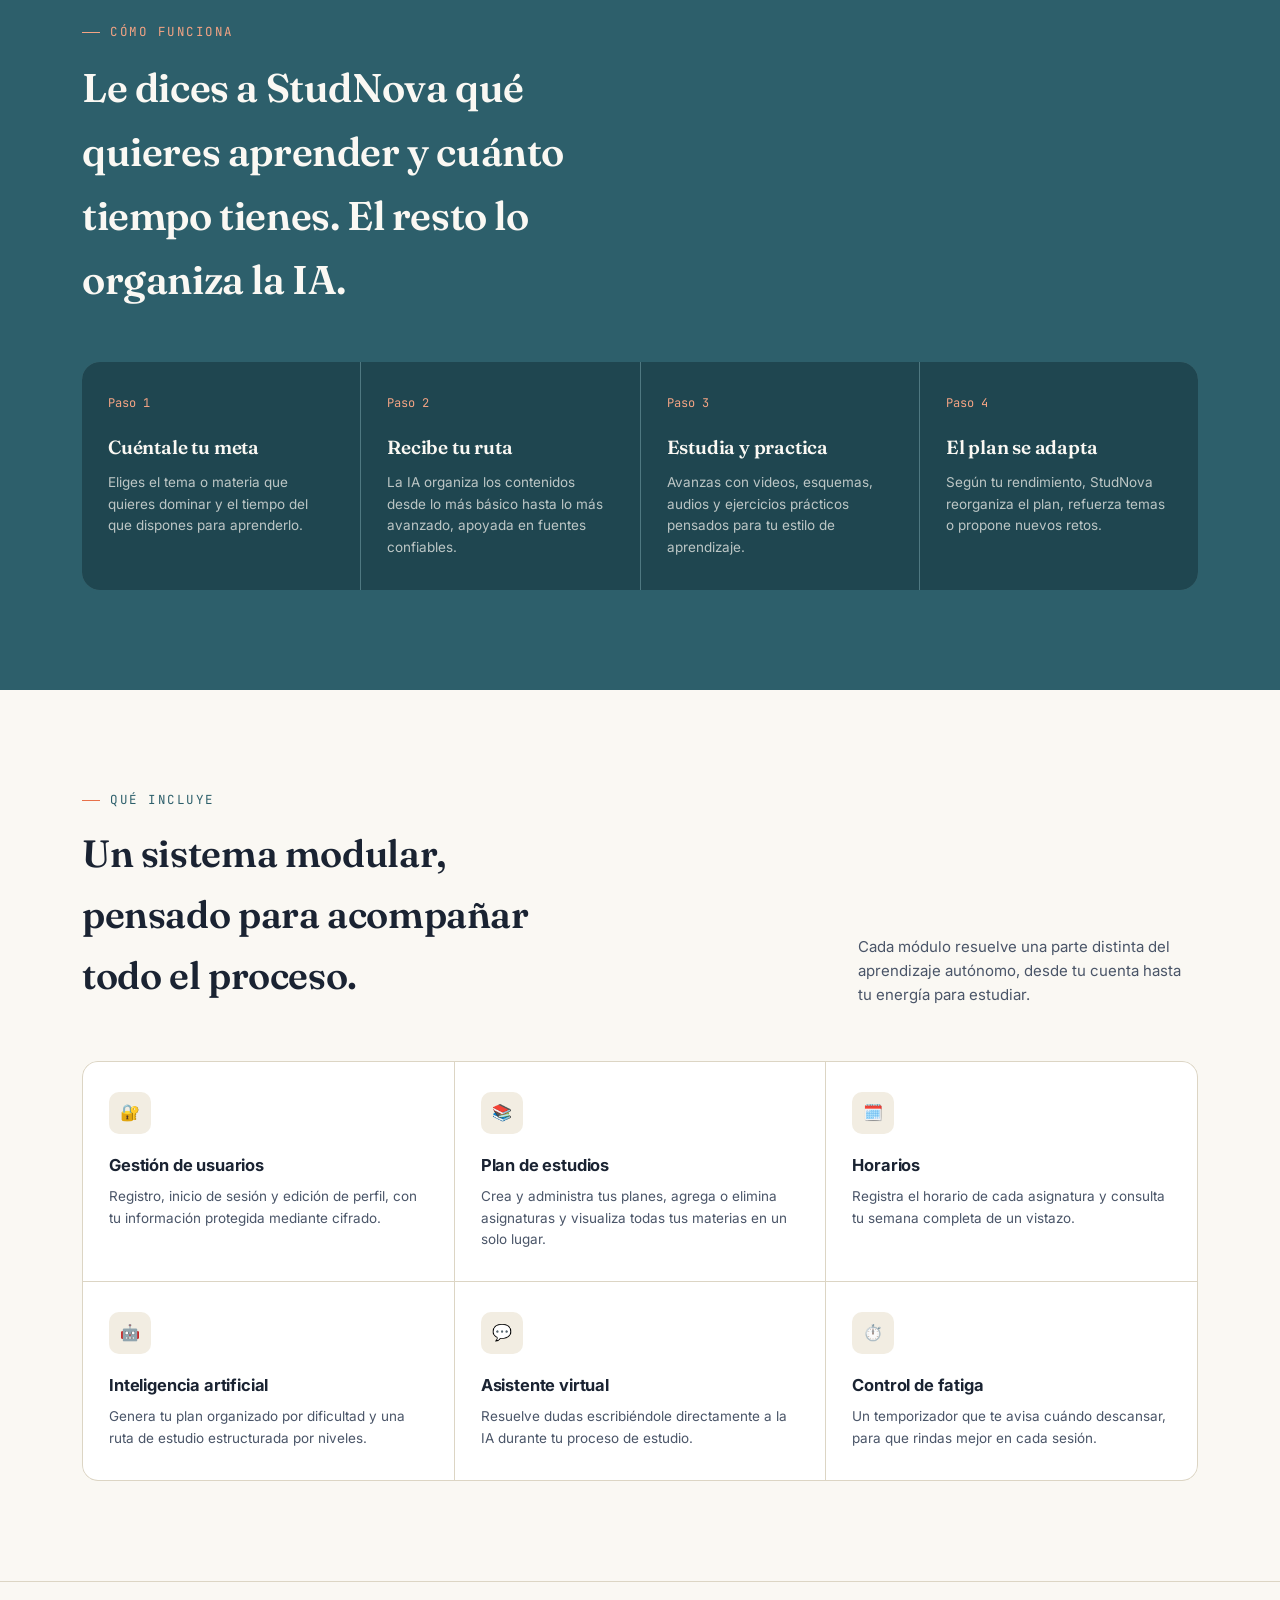
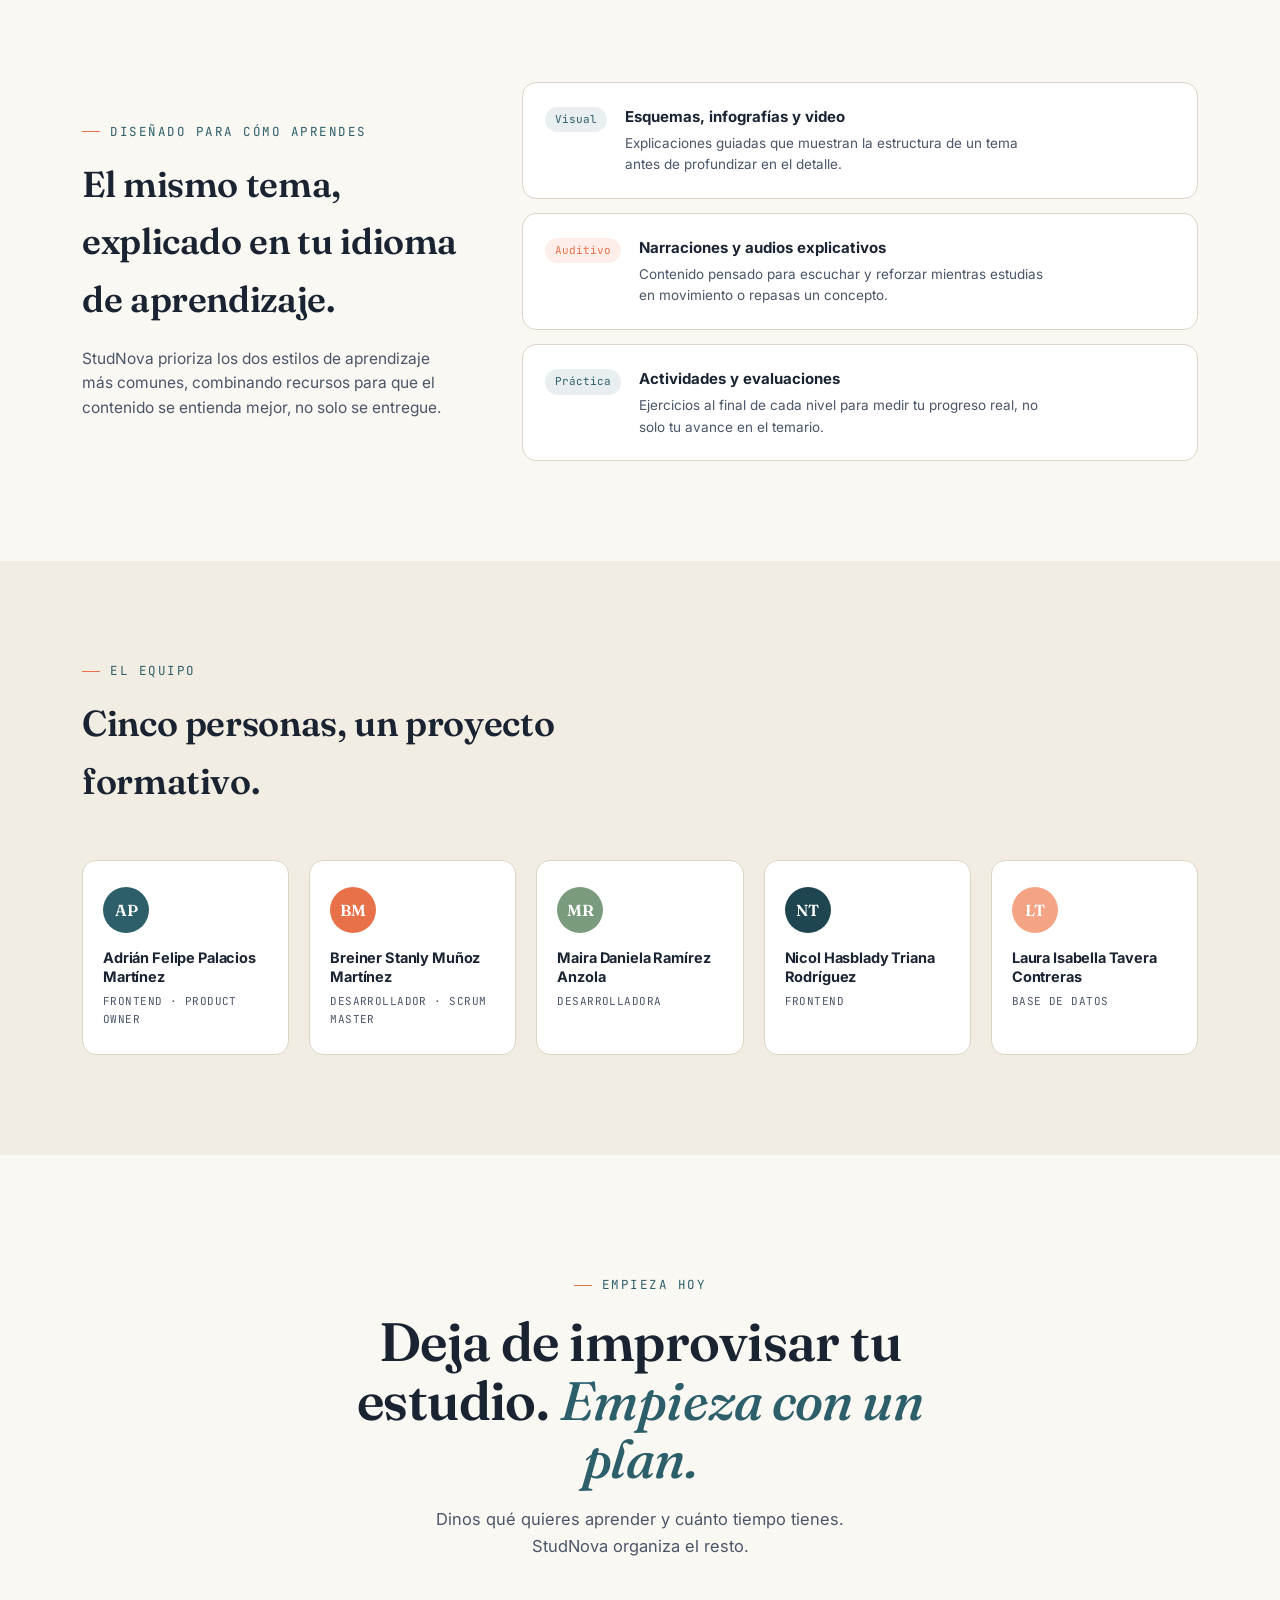
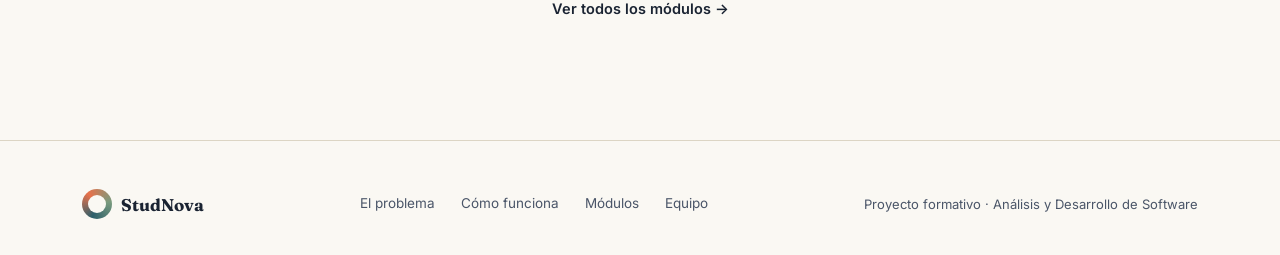
==== commit 75391ba8: "union codigos 4" ====
--- a/principal/index.html
+++ b/principal/index.html
@@ -52,7 +52,6 @@
       <h1>Tu ruta de estudio, <em>trazada a tu medida.</em></h1>
       <p class="hero-sub">StudNova convierte cualquier tema que quieras aprender —y el tiempo que tienes para hacerlo— en un plan de estudios estructurado, con actividades, evaluaciones y seguimiento de avance.</p>
       <div class="hero-actions">
-        <button type="button" class="btn btn-primary" data-open-modal="signup">Crear mi plan de estudio</button>
         <span class="hero-note">Matemáticas · Español · Biología</span>
       </div>
     </div>
@@ -318,7 +317,6 @@
     <h2>Deja de improvisar tu estudio. <em>Empieza con un plan.</em></h2>
     <p>Dinos qué quieres aprender y cuánto tiempo tienes. StudNova organiza el resto.</p>
     <div class="cta-actions">
-      <button type="button" class="btn btn-primary" data-open-modal="signup">Crear mi plan de estudio</button>
       <a href="#modulos" class="btn-ghost" style="display:flex;align-items:center;">Ver todos los módulos →</a>
     </div>
   </div>
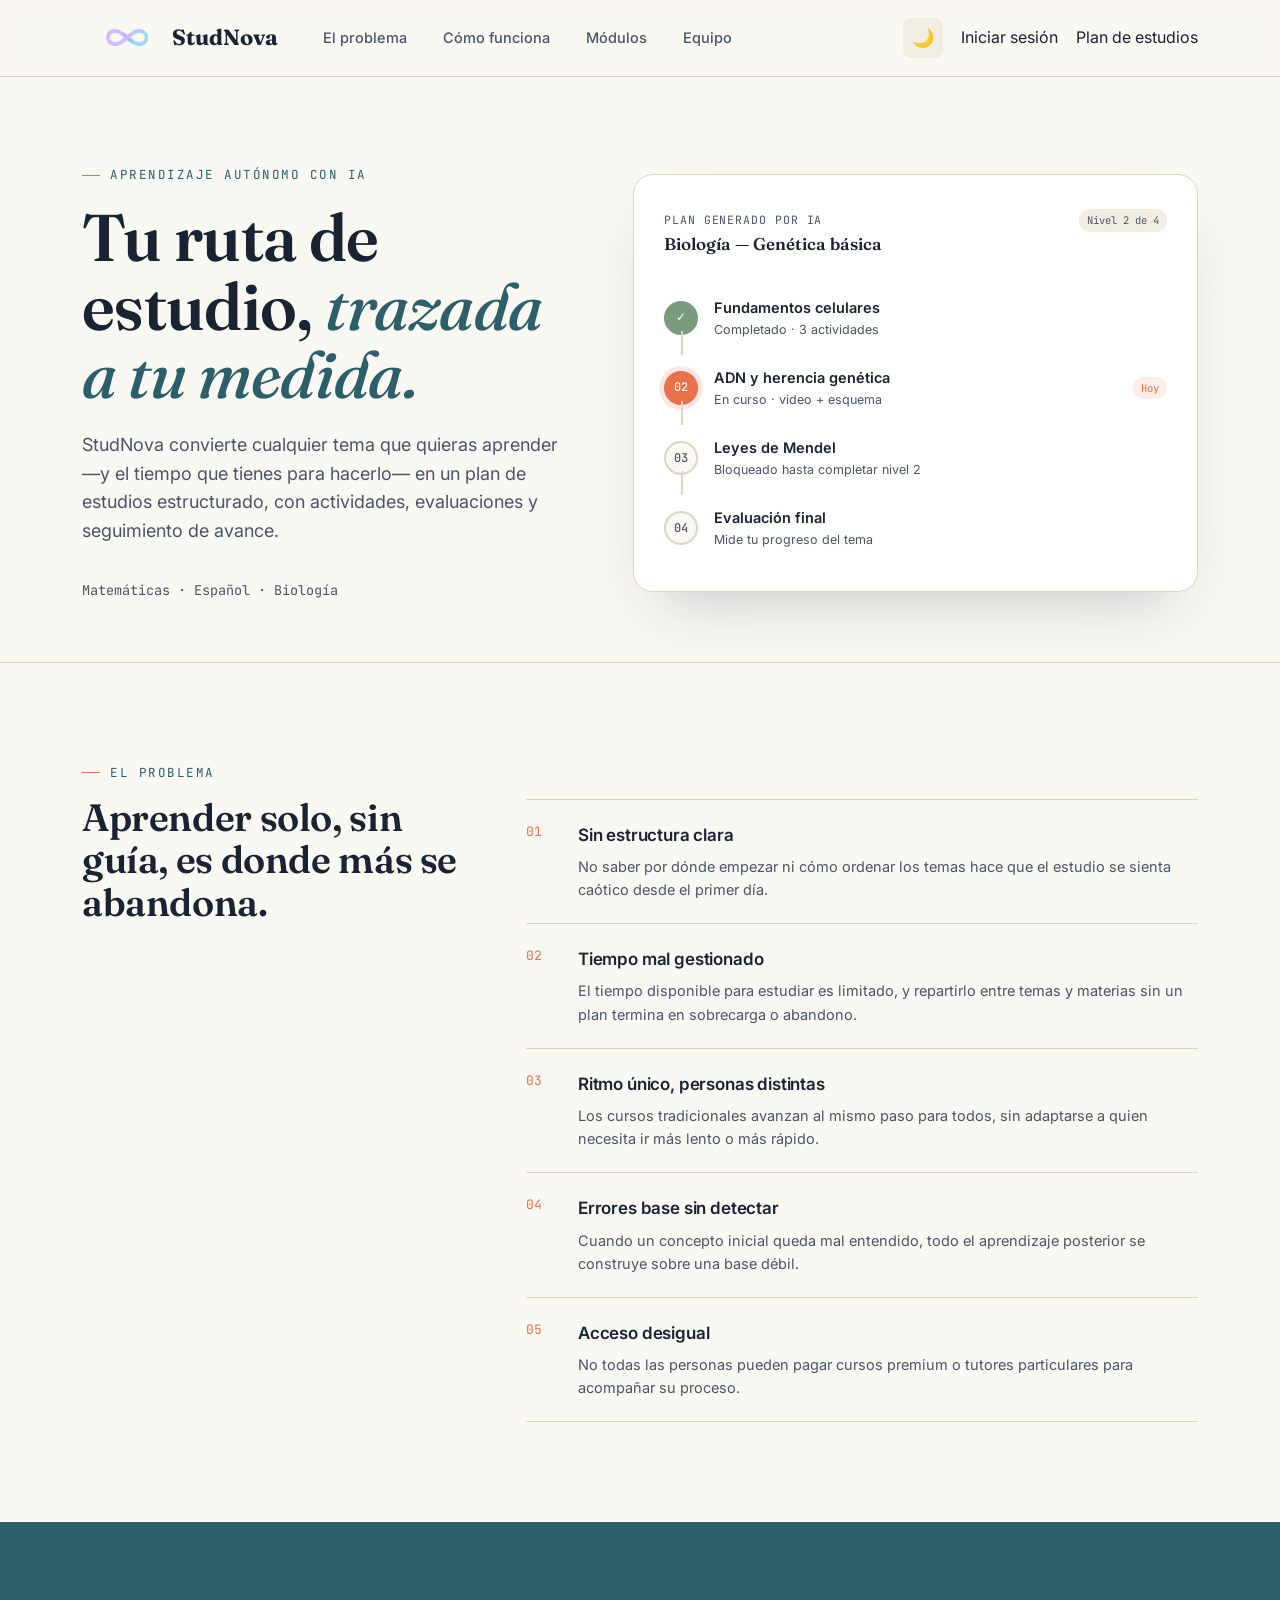
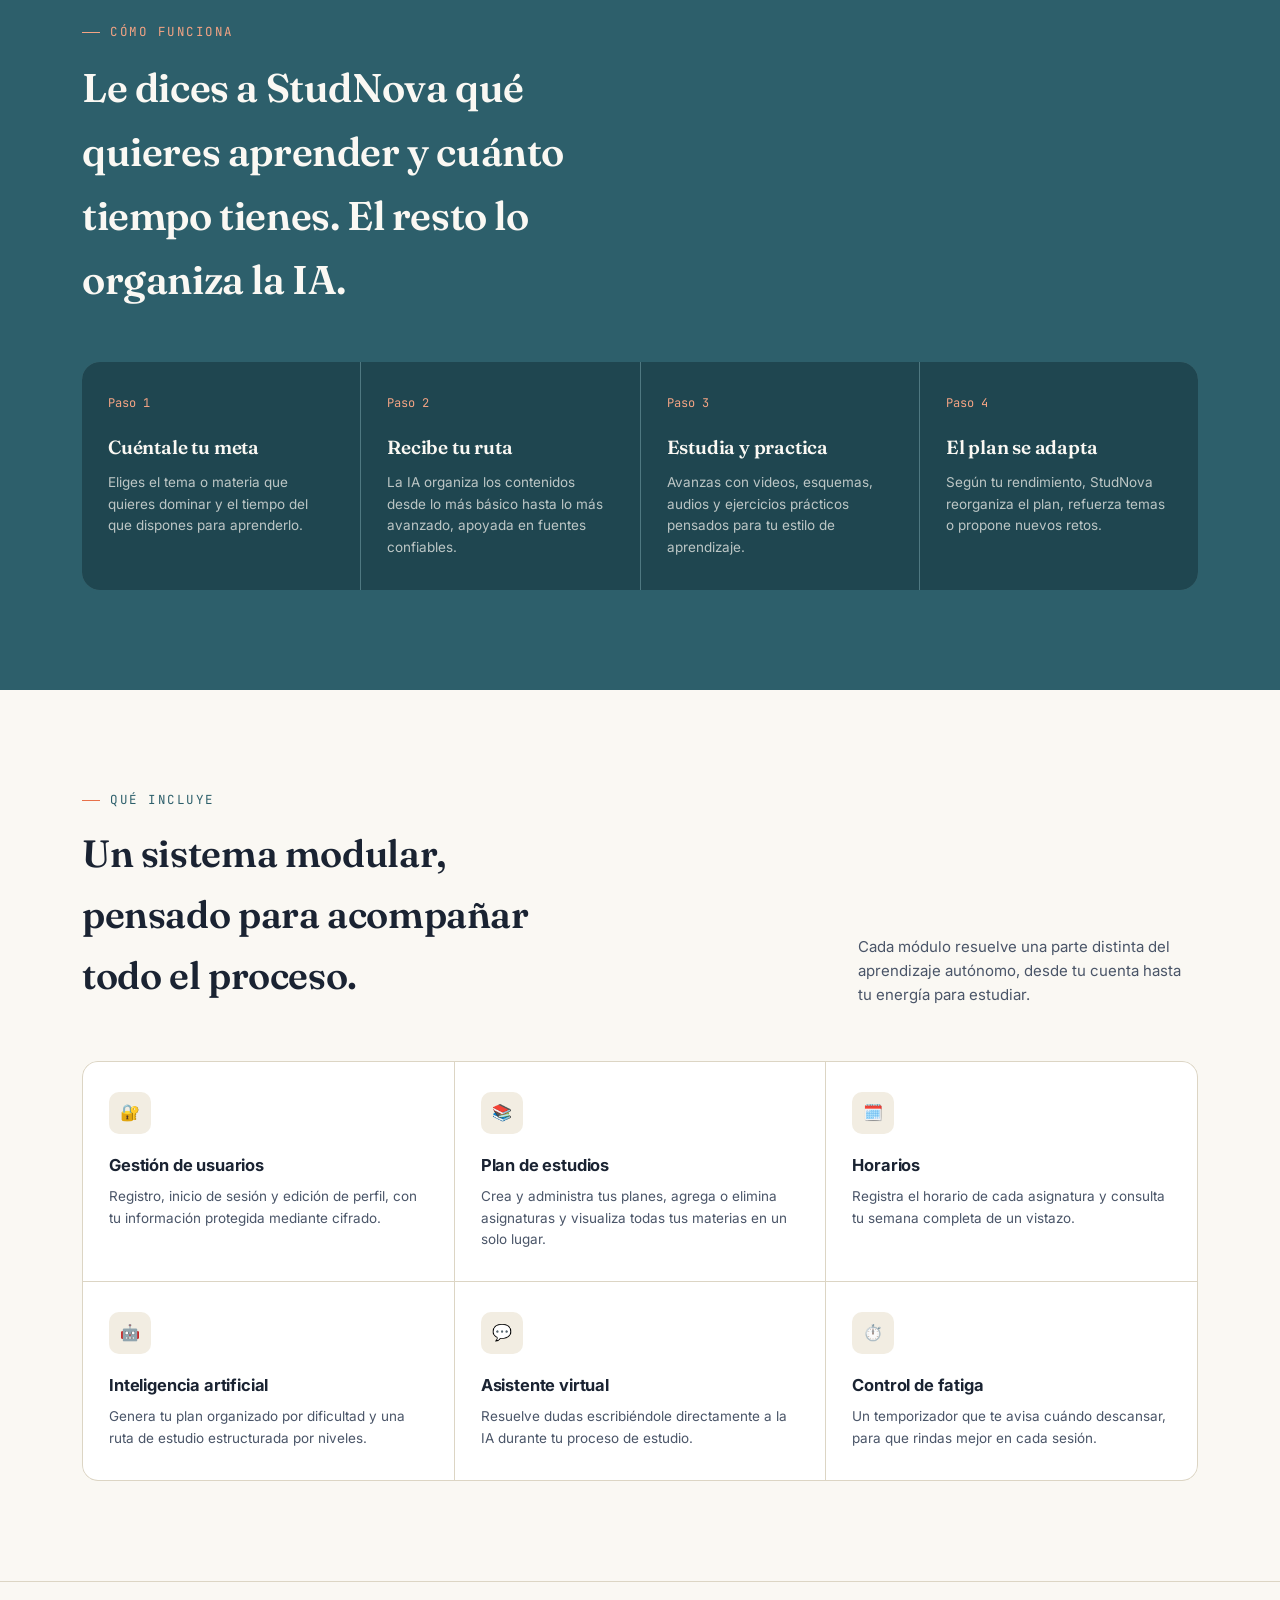
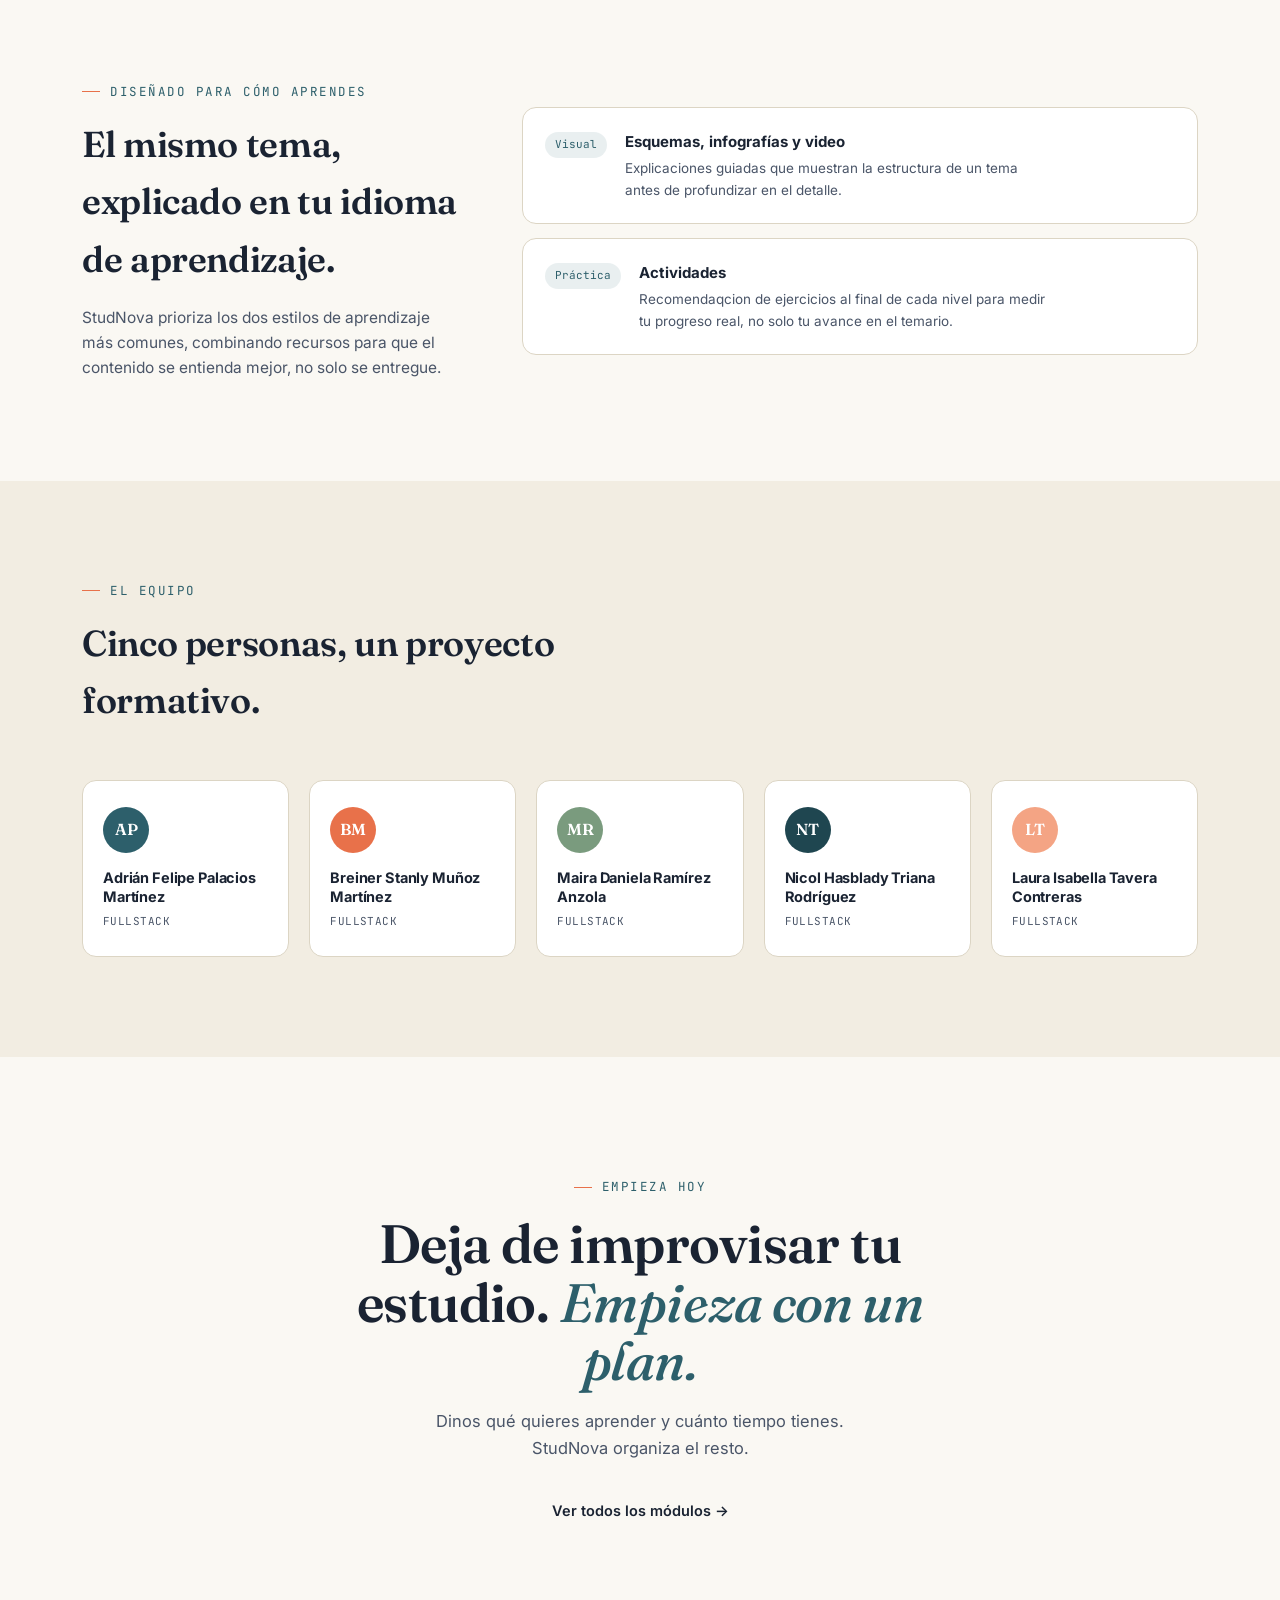
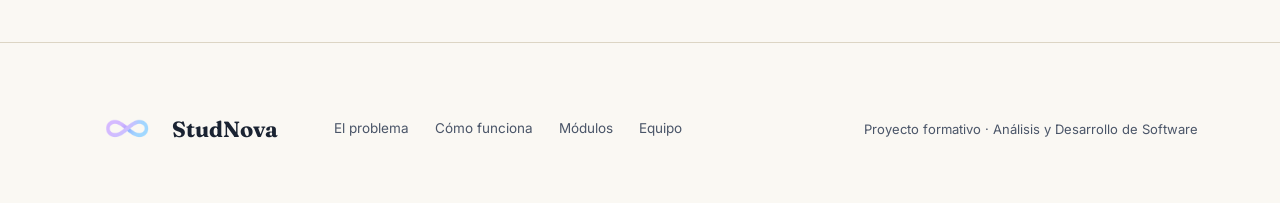
==== commit adb7a512: "union codigos 5" ====
--- a/principal/index.html
+++ b/principal/index.html
@@ -260,17 +260,10 @@
         </div>
       </div>
       <div class="style-card">
-        <span class="style-badge a">Auditivo</span>
-        <div>
-          <h4>Narraciones y audios explicativos</h4>
-          <p>Contenido pensado para escuchar y reforzar mientras estudias en movimiento o repasas un concepto.</p>
-        </div>
-      </div>
-      <div class="style-card">
         <span class="style-badge v">Práctica</span>
         <div>
-          <h4>Actividades y evaluaciones</h4>
-          <p>Ejercicios al final de cada nivel para medir tu progreso real, no solo tu avance en el temario.</p>
+          <h4>Actividades</h4>
+          <p>Recomendaqcion de ejercicios al final de cada nivel para medir tu progreso real, no solo tu avance en el temario.</p>
         </div>
       </div>
     </div>
@@ -285,27 +278,27 @@
       <div class="team-card">
         <div class="team-avatar" style="background:var(--blackboard);">AP</div>
         <h3>Adrián Felipe Palacios Martínez</h3>
-        <div class="role">Frontend · Product Owner</div>
+        <div class="role">FullStack</div>
       </div>
       <div class="team-card">
         <div class="team-avatar" style="background:var(--coral);">BM</div>
         <h3>Breiner Stanly Muñoz Martínez</h3>
-        <div class="role">Desarrollador · Scrum Master</div>
+        <div class="role">FullStack</div>
       </div>
       <div class="team-card">
         <div class="team-avatar" style="background:var(--sage);">MR</div>
         <h3>Maira Daniela Ramírez Anzola</h3>
-        <div class="role">Desarrolladora</div>
+        <div class="role">FullStack</div>
       </div>
       <div class="team-card">
         <div class="team-avatar" style="background:var(--blackboard-deep);">NT</div>
         <h3>Nicol Hasblady Triana Rodríguez</h3>
-        <div class="role">Frontend</div>
+        <div class="role">FullStack</div>
       </div>
       <div class="team-card">
         <div class="team-avatar" style="background:var(--coral-soft);">LT</div>
         <h3>Laura Isabella Tavera Contreras</h3>
-        <div class="role">Base de datos</div>
+        <div class="role">FullStack</div>
       </div>
     </div>
   </div>
@@ -323,9 +316,10 @@
 </section>
 
 <footer>
-  <div class="wrap footer-grid">
-    <div class="footer-logo">
-      <span class="logo-mark"></span>
+  <nav class="wrap">
+    <div class="logo">
+      <div class="logo" id="logo"></div> 
+      <img src="../image.png" alt="logo Stud nova" class="logo-img">
       StudNova
     </div>
     <div class="footer-links">
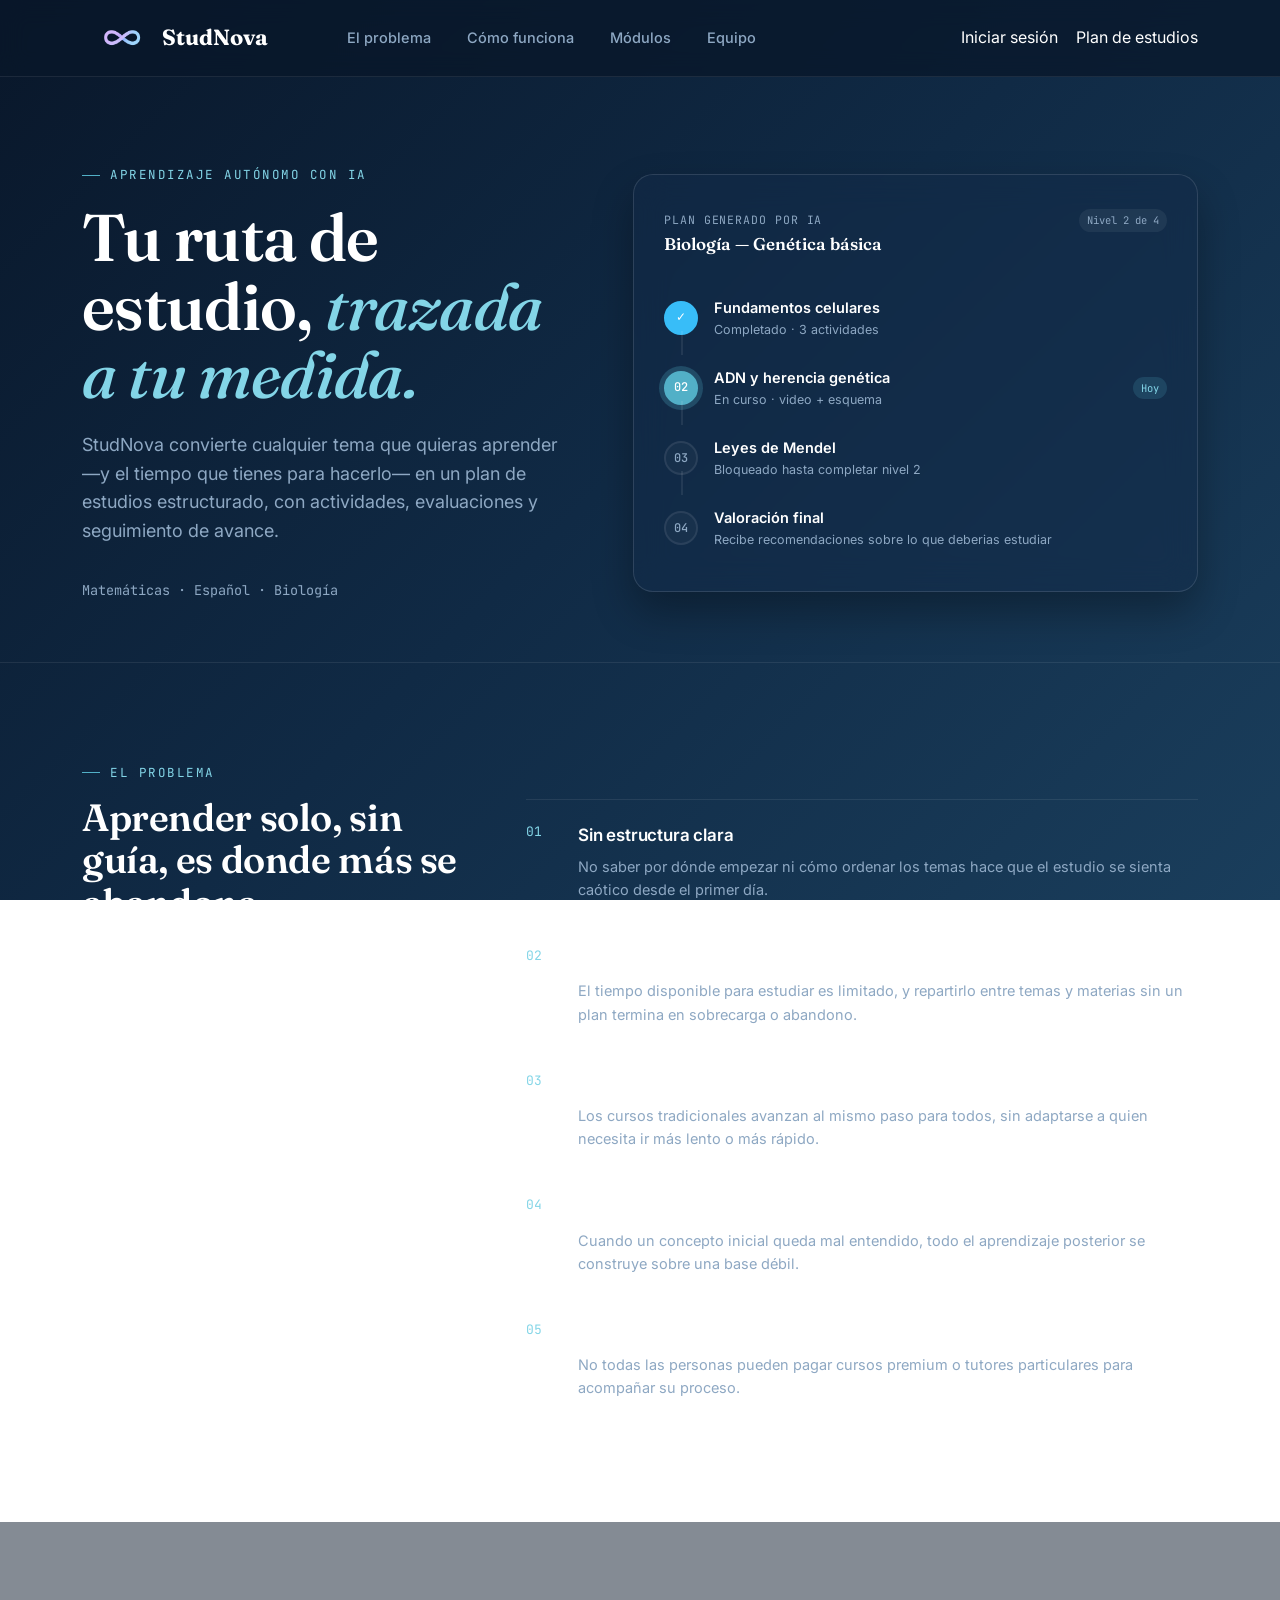
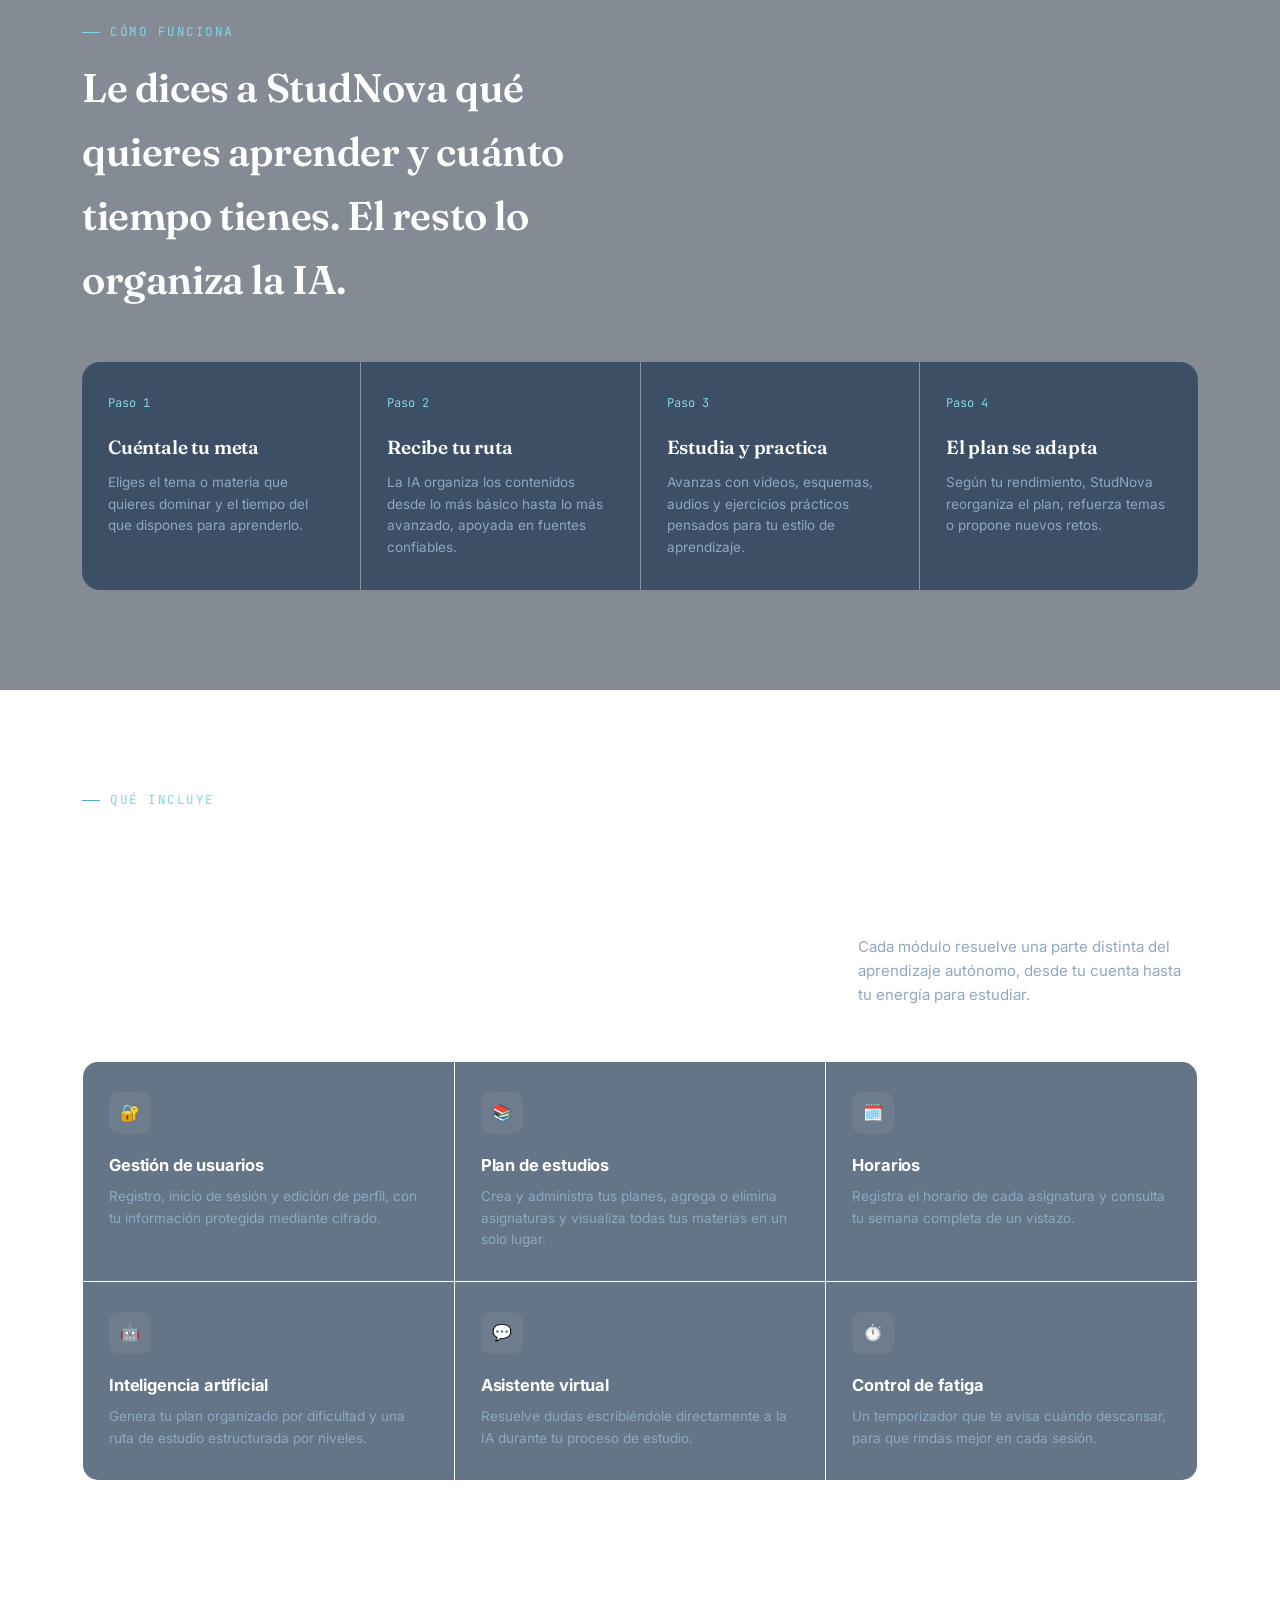
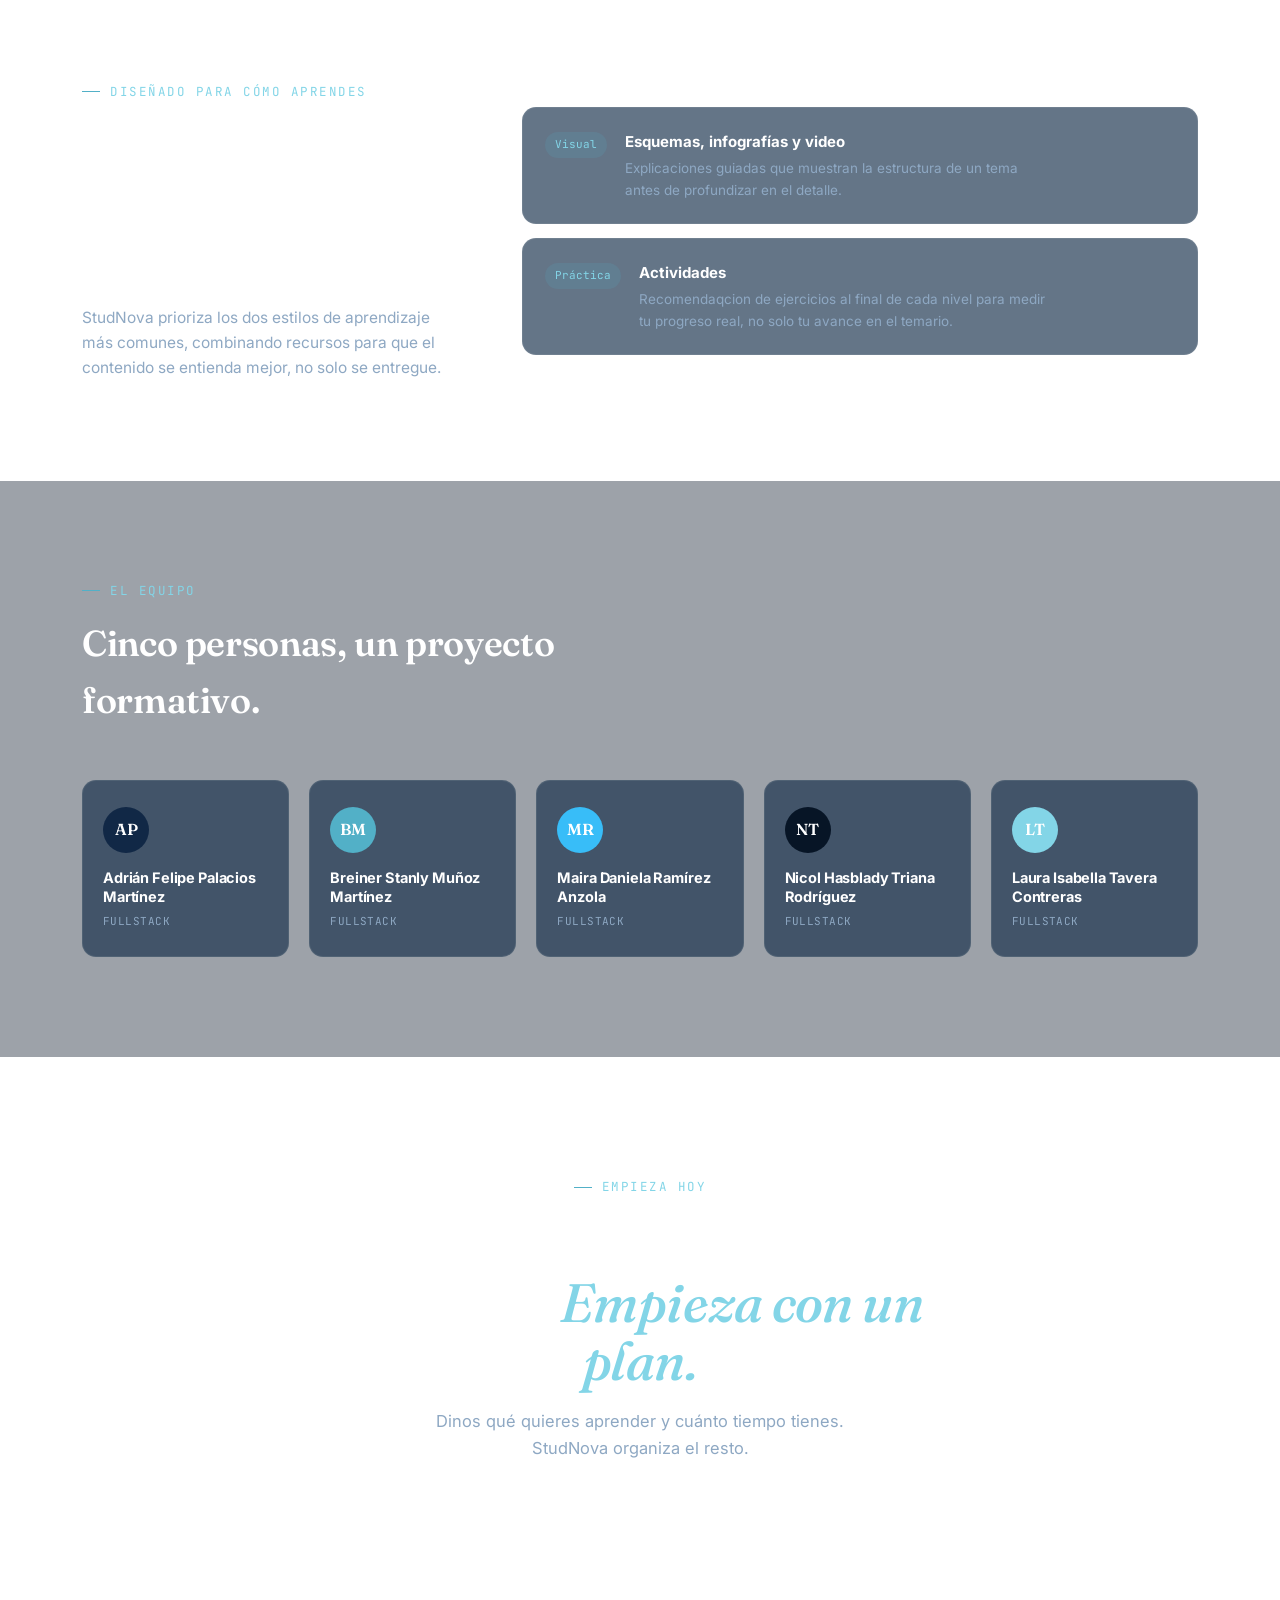
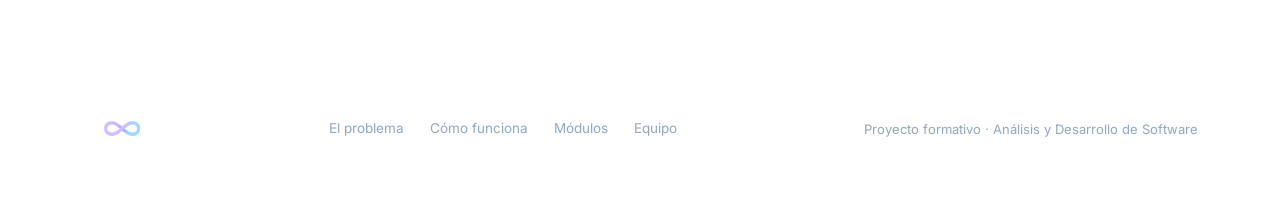
==== commit e63cecb2: "correcion colores" ====
--- a/principal/index.html
+++ b/principal/index.html
@@ -29,12 +29,10 @@
         <a href="#equipo">Equipo</a>
       </div>
       <div class="nav-cta" id="navCtaLoggedOut">
-        <button type="button" class="theme-toggle" id="themeToggle" title="Cambiar modo">🌙</button>
         <a href="../login.html"> Iniciar sesión </a>
         <a href="../plan_studios1/index.html">Plan de estudios</a>
       </div>
       <div class="nav-cta" id="navCtaLoggedIn" hidden>
-        <button type="button" class="theme-toggle" title="Cambiar modo">🌙</button>
         <span class="user-chip">
           <span class="user-chip-avatar" id="userChipAvatar">?</span>
           <span class="user-chip-name" id="userChipName">Usuario</span>
@@ -90,8 +88,8 @@
         <div class="node">
           <div class="node-dot">04</div>
           <div class="node-text">
-            <div class="node-title">Evaluación final</div>
-            <div class="node-sub">Mide tu progreso del tema</div>
+            <div class="node-title">Valoración final</div>
+            <div class="node-sub">Recibe recomendaciones sobre lo que deberias estudiar </div>
           </div>
         </div>
       </div>
--- a/principal/style.css
+++ b/principal/style.css
@@ -1,36 +1,44 @@
 :root{
-  --paper:#FAF8F3;
-  --paper-deep:#F2EDE2;
-  --ink:#1A2332;
-  --ink-soft:#4A5568;
-  --blackboard:#2D5F6B;
-  --blackboard-deep:#1F4650;
-  --coral:#E8714A;
-  --coral-soft:#F4A484;
-  --sage:#7A9B7E;
-  --line:#DCD5C4;
-  --white:#FFFFFF;
+  /* Fondo principal con degradado similar a tu imagen de login */
+  --paper: #0B1E36;
+  --paper-deep: #122B48;
+  --ink: #FFFFFF;
+  --ink-soft: #8EA8C3;
+  --blackboard: #112846;
+  --blackboard-deep: #071526;
+  
+  /* Tonos cian / azul turquesa de los botones e inputs */
+  --coral: #52B0C7;
+  --coral-soft: #83D5E7;
+  --sage: #38BDF8;
+  
+  /* Bordes sutiles y tarjetas semi-transparentes estilo cristal (Glassmorphism) */
+  --line: rgba(255, 255, 255, 0.08);
+  --white: rgba(18, 43, 72, 0.65);
 }
 
 html.dark-mode {
-  --paper:#1A1F2E;
-  --paper-deep:#252D3D;
-  --ink:#E8E6E1;
-  --ink-soft:#A8A39E;
-  --blackboard:#4A7A8A;
-  --blackboard-deep:#3A6A7A;
-  --coral:#E8714A;
-  --coral-soft:#F4A484;
-  --sage:#7A9B7E;
-  --line:#3A3F4E;
-  --white:#2A2F3E;
+  --paper: #060E1A;
+  --paper-deep: #0A1628;
+  --ink: #FFFFFF;
+  --ink-soft: #7A95B2;
+  --blackboard: #0E2038;
+  --blackboard-deep: #030810;
+  --coral: #38BDF8;
+  --coral-soft: #7DD3FC;
+  --sage: #0284C7;
+  --line: rgba(255, 255, 255, 0.05);
+  --white: rgba(10, 22, 40, 0.75);
 }
 
 *{margin:0;padding:0;box-sizing:border-box;}
 [hidden]{display:none !important;}
 html{scroll-behavior:smooth;}
+
+/* Fondo global con el barrido/degradado suave del Login */
 body{
-  background:var(--paper);
+  background: linear-gradient(135deg, #09172A 0%, #102A45 50%, #1A3E5C 100%);
+  background-attachment: fixed;
   color:var(--ink);
   font-family:'Inter',sans-serif;
   line-height:1.6;
@@ -39,7 +47,7 @@
   transition:background .3s ease, color .3s ease;
 }
 
-::selection{background:var(--coral-soft); color:var(--ink);}
+::selection{background:var(--coral-soft); color:#0B1E36;}
 
 .wrap{max-width:1180px; margin:0 auto; padding:0 32px;}
 
@@ -63,7 +71,7 @@
   font-size:12.5px;
   letter-spacing:0.12em;
   text-transform:uppercase;
-  color:var(--blackboard);
+  color:var(--coral-soft);
   display:flex;
   align-items:center;
   gap:10px;
@@ -87,13 +95,14 @@
 /* ================= NAV ================= */
 header{
   position:sticky; top:0; z-index:100;
-  background:rgba(250,248,243,0.88);
-  backdrop-filter:blur(10px);
+  background: rgba(9, 23, 42, 0.75);
+  backdrop-filter: blur(12px);
+  -webkit-backdrop-filter: blur(12px);
   border-bottom:1px solid var(--line);
   transition:background .3s ease, border-color .3s ease;
 }
 html.dark-mode header{
-  background:rgba(26,31,46,0.88);
+  background: rgba(6, 14, 26, 0.85);
 }
 nav.wrap{
   display:flex; align-items:center; justify-content:space-between;
@@ -112,6 +121,7 @@
   font-size:22px;
   font-weight:700;
   display:flex; align-items:center; gap:10px;
+  width: auto;
 }
 
 @media (max-width: 640px){
@@ -130,7 +140,7 @@
 .logo-mark::after{
   content:'';
   position:absolute; inset:6px;
-  background:var(--paper);
+  background:#0B1E36;
   border-radius:50%;
 }
 
@@ -176,7 +186,7 @@
   width:40px; height:40px;
   flex-shrink:0;
   border:none;
-  background:var(--paper-deep);
+  background:rgba(255, 255, 255, 0.05);
   border-radius:8px;
   cursor:pointer;
   flex-direction:column;
@@ -194,8 +204,6 @@
 .hamburger[aria-expanded="true"] span:nth-child(2){opacity:0;}
 .hamburger[aria-expanded="true"] span:nth-child(3){transform:translateY(-6px) rotate(-45deg);}
 
-/* En escritorio el contenedor no afecta el layout: sus hijos
-   (nav-links y nav-cta) se comportan como si no estuvieran envueltos */
 .nav-collapsible{display:contents;}
 
 @media (max-width: 880px){
@@ -209,11 +217,11 @@
     position:absolute;
     top:calc(100% + 1px);
     left:0; right:0;
-    background:var(--paper);
+    background: #0D223A;
     border:1px solid var(--line);
     border-top:none;
     border-radius:0 0 16px 16px;
-    box-shadow:0 24px 50px -20px rgba(26,35,50,0.3);
+    box-shadow:0 24px 50px -20px rgba(0,0,0,0.5);
     max-height:0;
     opacity:0;
     visibility:hidden;
@@ -250,7 +258,7 @@
 .theme-toggle{
   width:40px; height:40px;
   border:none;
-  background:var(--paper-deep);
+  background:rgba(255, 255, 255, 0.05);
   color:var(--ink);
   border-radius:8px;
   cursor:pointer;
@@ -259,7 +267,7 @@
   transition:background .2s ease, transform .18s ease;
 }
 .theme-toggle:hover{
-  background:var(--line);
+  background:rgba(255, 255, 255, 0.12);
   transform:scale(1.05);
 }
 .theme-toggle:active{
@@ -272,6 +280,8 @@
     font-size:16px;
   }
 }
+
+/* ---------- Botones con degradado satinado ---------- */
 .btn{
   display:inline-flex; align-items:center; justify-content:center;
   font-family:'Inter',sans-serif;
@@ -292,34 +302,30 @@
   }
 }
 .btn-primary{
-  background:var(--ink);
-  color:var(--paper);
+  background: linear-gradient(180deg, #4FA8C2 0%, #347187 100%);
+  color: #FFFFFF;
+  box-shadow: 0 4px 15px rgba(52, 113, 135, 0.4);
 }
 .btn-primary:hover{
-  background:var(--blackboard-deep);
+  background: linear-gradient(180deg, #5CC0DC 0%, #3B819A 100%);
   transform:translateY(-1px);
+  box-shadow: 0 6px 20px rgba(52, 113, 135, 0.6);
 }
 .btn-ghost{
   color:var(--ink);
   font-weight:600;
   font-size:14.5px;
 }
-.btn-ghost:hover{color:var(--blackboard);}
+.btn-ghost:hover{color:var(--coral-soft);}
 
 /* Dark mode button styles */
 html.dark-mode .btn-primary{
-  background:var(--coral);
-  color:var(--white);
+  background: linear-gradient(180deg, #38BDF8 0%, #0284C7 100%);
+  color:#FFFFFF;
 }
 html.dark-mode .btn-primary:hover{
-  background:#F08860;
+  background: linear-gradient(180deg, #7DD3FC 0%, #0369A1 100%);
   transform:translateY(-1px);
-}
-html.dark-mode .btn-ghost{
-  color:var(--ink);
-}
-html.dark-mode .btn-ghost:hover{
-  color:var(--coral);
 }
 
 /* ================= HERO ================= */
@@ -349,7 +355,7 @@
 .hero h1 em{
   font-style:italic;
   font-weight:500;
-  color:var(--blackboard);
+  color:var(--coral-soft);
   position:relative;
 }
 .hero-sub{
@@ -374,14 +380,16 @@
   font-family:'JetBrains Mono', monospace;
 }
 
-/* signature element: learning path */
+/* Tarjeta estilo cristal con borde brillante suave */
 .path-card{
   position:relative;
-  background:var(--white);
-  border:1px solid var(--line);
+  background: rgba(18, 43, 72, 0.5);
+  backdrop-filter: blur(16px);
+  -webkit-backdrop-filter: blur(16px);
+  border: 1px solid rgba(255, 255, 255, 0.12);
   border-radius:20px;
   padding:34px 30px 28px;
-  box-shadow:0 30px 60px -28px rgba(26,35,50,0.25);
+  box-shadow: 0 20px 40px rgba(0,0,0,0.3);
 }
 .path-card-head{
   display:flex; justify-content:space-between; align-items:baseline;
@@ -426,18 +434,18 @@
   flex-shrink:0;
   border:2px solid var(--line);
   color:var(--ink-soft);
-  background:var(--paper);
+  background:rgba(255, 255, 255, 0.03);
 }
 .node.done .node-dot{
   background:var(--sage);
   border-color:var(--sage);
-  color:var(--white);
+  color:#FFFFFF;
 }
 .node.active .node-dot{
   background:var(--coral);
   border-color:var(--coral);
-  color:var(--white);
-  box-shadow:0 0 0 5px rgba(232,113,74,0.16);
+  color:#FFFFFF;
+  box-shadow:0 0 0 5px rgba(82,176,199,0.25);
 }
 .node-text{flex:1;}
 .node-title{font-size:14.5px; font-weight:600; color:var(--ink);}
@@ -447,13 +455,13 @@
   font-size:10.5px;
   padding:3px 8px;
   border-radius:20px;
-  background:var(--paper-deep);
+  background:rgba(255, 255, 255, 0.06);
   color:var(--ink-soft);
   flex-shrink:0;
 }
 .node.active .node-tag{
-  background:rgba(232,113,74,0.12);
-  color:var(--coral);
+  background:rgba(82,176,199,0.18);
+  color:var(--coral-soft);
 }
 
 @media (max-width: 880px){
@@ -497,7 +505,7 @@
 .problem-num{
   font-family:'JetBrains Mono', monospace;
   font-size:13px;
-  color:var(--coral);
+  color:var(--coral-soft);
   flex:0 0 32px;
 }
 .problem-item h3{
@@ -519,14 +527,14 @@
 /* ================= SOLUTION FLOW ================= */
 .flow{
   padding:100px 0;
-  background:var(--blackboard);
-  color:var(--paper);
+  background: rgba(10, 24, 42, 0.5);
+  color:var(--ink);
   position:relative;
 }
 .flow .eyebrow{color:var(--coral-soft);}
 .flow .eyebrow::before{background:var(--coral-soft);}
 .flow h2{
-  color:var(--paper);
+  color:var(--ink);
   font-size:clamp(28px,3.4vw,40px);
   max-width:560px;
   margin:14px 0 50px;
@@ -535,12 +543,12 @@
   display:flex;
   flex-wrap:wrap;
   gap:1px;
-  background:rgba(250,248,243,0.16);
+  background:var(--line);
   border-radius:18px;
   overflow:hidden;
 }
 .flow-step{
-  background:var(--blackboard-deep);
+  background: var(--white);
   padding:32px 26px;
   position:relative;
   flex:1 1 240px;
@@ -555,13 +563,13 @@
 .flow-step h3{
   font-family:'Fraunces', serif;
   font-size:19px;
-  color:var(--paper);
+  color:var(--ink);
   margin-bottom:10px;
   font-weight:600;
 }
 .flow-step p{
   font-size:13.5px;
-  color:rgba(250,248,243,0.72);
+  color:var(--ink-soft);
 }
 
 @media (max-width:560px){
@@ -596,18 +604,20 @@
   overflow:hidden;
 }
 .module-card{
-  background:var(--white);
+  background: var(--white);
   padding:30px 26px;
   transition:background .2s ease;
   flex:1 1 280px;
 }
-.module-card:hover{background:var(--paper-deep);}
+.module-card:hover{
+  background: rgba(255, 255, 255, 0.08);
+}
 .module-icon{
   width:42px; height:42px;
   border-radius:10px;
   display:flex; align-items:center; justify-content:center;
   margin-bottom:18px;
-  background:var(--paper-deep);
+  background:rgba(255, 255, 255, 0.06);
 }
 .module-card h3{
   font-family:'Inter',sans-serif;
@@ -655,7 +665,7 @@
 }
 .style-card{
   display:flex; gap:18px; align-items:flex-start;
-  background:var(--white);
+  background: var(--white);
   border:1px solid var(--line);
   border-radius:14px;
   padding:22px;
@@ -668,8 +678,8 @@
   flex-shrink:0;
   margin-top:2px;
 }
-.style-badge.v{background:rgba(45,95,107,0.1); color:var(--blackboard);}
-.style-badge.a{background:rgba(232,113,74,0.12); color:var(--coral);}
+.style-badge.v{background:rgba(82, 176, 199, 0.15); color:var(--coral-soft);}
+.style-badge.a{background:rgba(56,189,248,0.15); color:var(--coral-soft);}
 .style-card h4{font-size:15px; font-weight:700; margin-bottom:4px;}
 .style-card p{font-size:13.5px; color:var(--ink-soft); margin:0;}
 
@@ -681,7 +691,7 @@
 /* ================= TEAM ================= */
 .team{
   padding:100px 0;
-  background:var(--paper-deep);
+  background: rgba(10, 24, 42, 0.4);
 }
 .team h2{
   font-size:clamp(28px,3.2vw,36px);
@@ -694,7 +704,7 @@
   gap:20px;
 }
 .team-card{
-  background:var(--white);
+  background: var(--white);
   border-radius:14px;
   padding:26px 20px;
   border:1px solid var(--line);
@@ -708,7 +718,8 @@
   font-family:'Fraunces', serif;
   font-weight:600;
   font-size:16px;
-  color:var(--white);
+  background:var(--blackboard);
+  color:#FFFFFF;
 }
 .team-card h3{
   font-family:'Inter',sans-serif;
@@ -741,7 +752,7 @@
   margin:18px auto 18px;
   line-height:1.08;
 }
-.cta h2 em{color:var(--blackboard); font-style:italic; font-weight:500;}
+.cta h2 em{color:var(--coral-soft); font-style:italic; font-weight:500;}
 .cta p{
   color:var(--ink-soft);
   font-size:16.5px;
@@ -789,7 +800,7 @@
   width:32px; height:32px;
   border-radius:50%;
   background:var(--blackboard);
-  color:var(--white);
+  color:#FFFFFF;
   display:flex; align-items:center; justify-content:center;
   font-family:'Fraunces', serif;
   font-size:13px;
@@ -806,9 +817,11 @@
 
 /* ================= DASHBOARD BANNER ================= */
 .dashboard-banner{
-  background:var(--ink);
-  color:var(--paper);
+  background: rgba(14, 32, 56, 0.6);
+  backdrop-filter: blur(10px);
+  color:var(--ink);
   padding:54px 0;
+  border-bottom: 1px solid var(--line);
 }
 .dashboard-inner{
   display:flex;
@@ -820,12 +833,12 @@
 .dashboard-banner .eyebrow{color:var(--coral-soft);}
 .dashboard-banner .eyebrow::before{background:var(--coral-soft);}
 .dashboard-banner h2{
-  color:var(--paper);
+  color:var(--ink);
   font-size:clamp(24px,3vw,32px);
   margin:12px 0 8px;
 }
 .dashboard-sub{
-  color:rgba(250,248,243,0.7);
+  color:var(--ink-soft);
   font-size:14.5px;
   max-width:420px;
 }
@@ -850,15 +863,15 @@
   font-size:11px;
   letter-spacing:0.05em;
   text-transform:uppercase;
-  color:rgba(250,248,243,0.6);
+  color:var(--ink-soft);
 }
 
 /* ================= MODAL OVERLAY ================= */
 .modal-overlay{
   position:fixed;
   inset:0;
-  background:rgba(26,35,50,0.55);
-  backdrop-filter:blur(3px);
+  background:rgba(0,0,0,0.7);
+  backdrop-filter:blur(5px);
   display:flex;
   align-items:center;
   justify-content:center;
@@ -872,8 +885,13 @@
   opacity:1;
   visibility:visible;
 }
+
+/* Modal calcado al contenedor del login de StudNova */
 .modal-card{
-  background:var(--paper);
+  background: linear-gradient(160deg, rgba(18, 43, 72, 0.88) 0%, rgba(10, 25, 45, 0.94) 100%);
+  backdrop-filter: blur(20px);
+  -webkit-backdrop-filter: blur(20px);
+  border: 1px solid rgba(255, 255, 255, 0.12);
   border-radius:20px;
   padding:40px 36px 32px;
   width:100%;
@@ -881,7 +899,7 @@
   max-height:90vh;
   overflow-y:auto;
   position:relative;
-  box-shadow:0 40px 80px -24px rgba(26,35,50,0.45);
+  box-shadow: 0 30px 60px rgba(0, 0, 0, 0.5);
   transform:translateY(14px) scale(0.98);
   opacity:0;
   transition:transform .24s ease, opacity .24s ease;
@@ -897,7 +915,7 @@
   width:32px; height:32px;
   border-radius:50%;
   border:1px solid var(--line);
-  background:var(--white);
+  background:rgba(255, 255, 255, 0.05);
   color:var(--ink-soft);
   font-size:13px;
   cursor:pointer;
@@ -905,8 +923,8 @@
   transition:background .18s ease, color .18s ease;
 }
 .modal-close:hover{
-  background:var(--ink);
-  color:var(--paper);
+  background:var(--coral);
+  color:#FFFFFF;
 }
 .modal-title{
   font-size:26px;
@@ -929,10 +947,10 @@
   padding:0;
   font:inherit;
   font-weight:700;
-  color:var(--blackboard);
+  color:var(--coral-soft);
   cursor:pointer;
 }
-.link-btn:hover{color:var(--coral);}
+.link-btn:hover{color:#FFFFFF;}
 
 /* ================= FORM FIELDS ================= */
 .field{
@@ -945,33 +963,36 @@
   margin-bottom:7px;
   color:var(--ink);
 }
+
+/* Campos con diseño idéntico al Login de la imagen */
 .field input{
   width:100%;
   font-family:'Inter',sans-serif;
   font-size:14.5px;
   padding:12px 14px;
-  border:1.5px solid var(--line);
+  border:1px solid rgba(255, 255, 255, 0.12);
   border-radius:9px;
-  background:var(--white);
+  background: rgba(10, 24, 42, 0.6);
   color:var(--ink);
-  transition:border-color .18s ease, box-shadow .18s ease;
-}
-.field input::placeholder{color:#A8A294;}
+  transition:border-color .18s ease, box-shadow .18s ease, background .18s ease;
+}
+.field input::placeholder{color:var(--ink-soft);}
 .field input:focus{
   outline:none;
-  border-color:var(--blackboard);
-  box-shadow:0 0 0 3px rgba(45,95,107,0.12);
+  border-color:var(--coral);
+  background: rgba(10, 24, 42, 0.85);
+  box-shadow:0 0 0 3px rgba(82, 176, 199, 0.2);
 }
 .field.has-error input{
-  border-color:#C0473B;
+  border-color:#EF4444;
 }
 .field.has-error input:focus{
-  box-shadow:0 0 0 3px rgba(192,71,59,0.12);
+  box-shadow:0 0 0 3px rgba(239,68,68,0.2);
 }
 .field-error{
   display:block;
   font-size:12.5px;
-  color:#C0473B;
+  color:#F87171;
   margin-top:6px;
   min-height:0;
 }
@@ -994,7 +1015,7 @@
   padding:6px 8px;
   border-radius:6px;
 }
-.toggle-pass:hover{background:var(--paper-deep); color:var(--ink);}
+.toggle-pass:hover{background:rgba(255, 255, 255, 0.1); color:var(--ink);}
 
 .strength-meter{
   display:flex;
@@ -1008,12 +1029,12 @@
   background:var(--line);
   transition:background .2s ease;
 }
-.strength-meter.s1 span:nth-child(1){background:#C0473B;}
+.strength-meter.s1 span:nth-child(1){background:#EF4444;}
 .strength-meter.s2 span:nth-child(1),
 .strength-meter.s2 span:nth-child(2){background:var(--coral);}
 .strength-meter.s3 span:nth-child(1),
 .strength-meter.s3 span:nth-child(2),
-.strength-meter.s3 span:nth-child(3){background:#D9A441;}
+.strength-meter.s3 span:nth-child(3){background:#F59E0B;}
 .strength-meter.s4 span{background:var(--sage);}
 
 .btn-block{
@@ -1036,12 +1057,12 @@
   line-height:1.4;
 }
 .form-banner.error{
-  background:rgba(192,71,59,0.1);
-  color:#9A372D;
+  background:rgba(239,68,68,0.15);
+  color:#F87171;
 }
 .form-banner.success{
-  background:rgba(122,155,126,0.16);
-  color:#3F5C42;
+  background:rgba(13,148,136,0.2);
+  color:#2DD4BF;
 }
 
 /* ================= TOASTS ================= */
@@ -1055,13 +1076,15 @@
   z-index:1200;
 }
 .toast{
-  background:var(--ink);
-  color:var(--paper);
+  background: rgba(18, 43, 72, 0.95);
+  backdrop-filter: blur(10px);
+  border: 1px solid rgba(255, 255, 255, 0.1);
+  color:var(--ink);
   font-size:13.5px;
   font-weight:500;
   padding:14px 18px;
   border-radius:10px;
-  box-shadow:0 16px 36px -12px rgba(26,35,50,0.4);
+  box-shadow:0 16px 36px -12px rgba(0,0,0,0.5);
   display:flex;
   align-items:center;
   gap:10px;
@@ -1074,8 +1097,8 @@
   opacity:1;
   transform:translateY(0);
 }
-.toast.success::before{content:'✓'; color:var(--sage); font-weight:700;}
-.toast.error::before{content:'!'; color:var(--coral); font-weight:700;}
+.toast.success::before{content:'✓'; color:var(--coral-soft); font-weight:700;}
+.toast.error::before{content:'!'; color:#F87171; font-weight:700;}
 
 @media (max-width:480px){
   .modal-card{padding:32px 22px 26px;}
@@ -1103,5 +1126,6 @@
   *{transition:none !important;}
 }
 .logo{
-  width: 70px;
+  width: 60px;
+  height: auto;
 }
